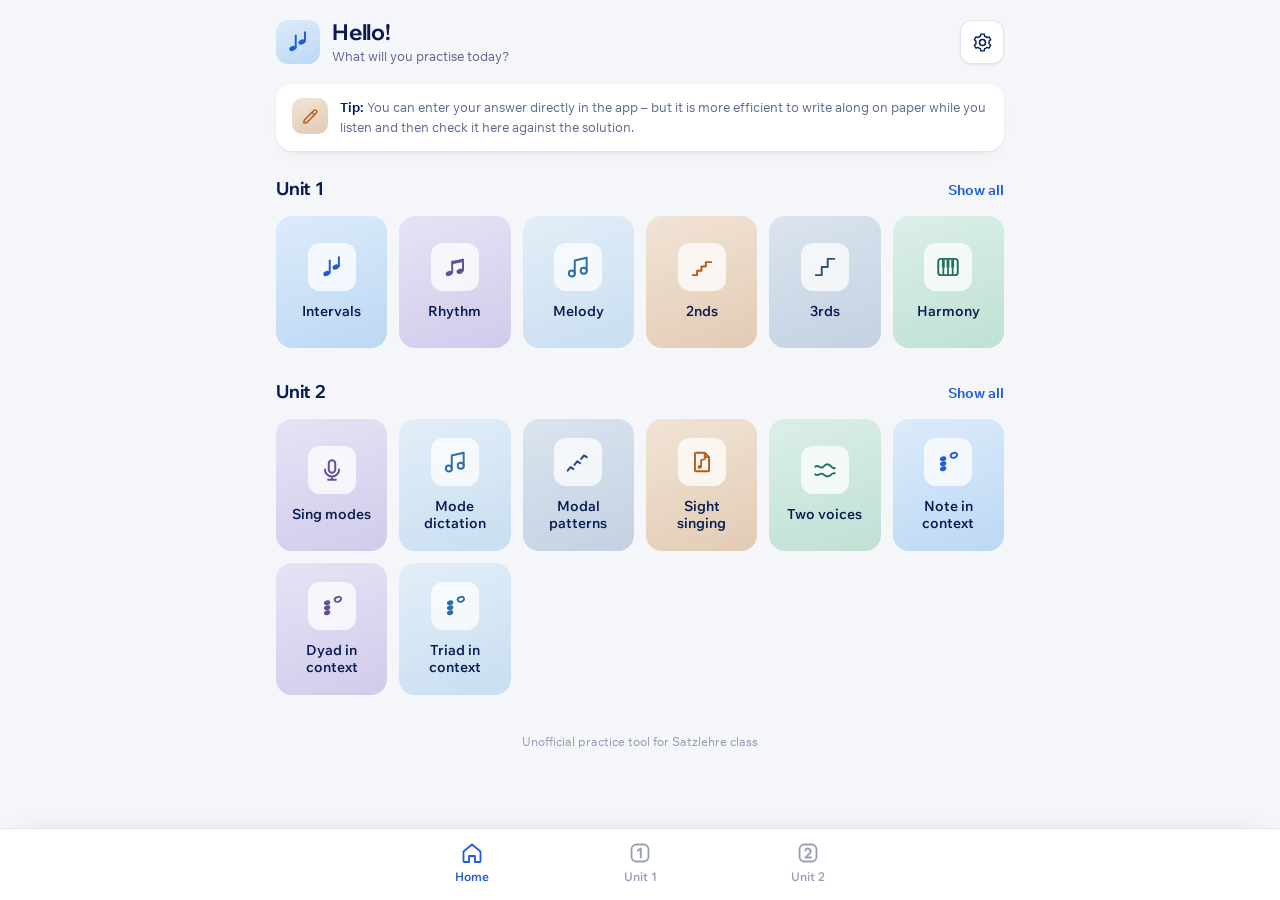
==== docs/index.html @ 4afe8cfe "Einheit 1 and Einheit 2: new unit with singing check, modes, two voices, context hearing - Bottom ba" ====
<!doctype html>
<html lang="de">
<head>
<meta charset="utf-8">
<meta name="viewport" content="width=device-width, initial-scale=1, viewport-fit=cover">
<meta name="description" content="Gehörbildung für den Satzlehre-Unterricht. Einheit 1: Intervalle, Rhythmus- und Melodiediktat in 6/8, Diktat im Flug, Harmoniefolgen. Einheit 2: Modi singen und schreiben, Blattsingen, zweistimmiges Diktat, Hören im Kontext.">
<meta name="theme-color" content="#eceef2" media="(prefers-color-scheme: light)">
<meta name="theme-color" content="#0e1117" media="(prefers-color-scheme: dark)">
<link rel="manifest" href="manifest.webmanifest">
<link rel="icon" href="icons/favicon-64.png" type="image/png">
<link rel="apple-touch-icon" href="icons/apple-touch-icon.png">
<meta name="apple-mobile-web-app-capable" content="yes">
<meta name="mobile-web-app-capable" content="yes">
<meta name="apple-mobile-web-app-title" content="Satzlehre Übungen">
<meta name="apple-mobile-web-app-status-bar-style" content="default">
<title>Satzlehre Übungen</title>
<link rel="stylesheet" href="fonts/fonts.css">
<script>window.__installPrompt = null;addEventListener('beforeinstallprompt', e => { e.preventDefault(); window.__installPrompt = e; document.dispatchEvent(new Event('installready')); });</script>
<style>:root{color-scheme:light;padding-top:env(safe-area-inset-top,0px);padding-bottom:env(safe-area-inset-bottom,0px)}body{margin:0}img{max-width:100%}[hidden]{display:none!important}</style>
<style>
/* Layout: a mobile-first learning app in one centred column (max 760px): greeting header,
   pastel exercise tiles, white cards on a pale ground, bottom tab bar.
   Ink is one navy at three strengths; blue is the single accent (main action, active tab, your notes).
   Spacing scale 4/8/12/16/24/32. Radius scale 10 (controls) / 16 (cards) / 999 (pills). */
:root {
  --bg: #f4f6f9;
  --sheet: #ffffff;
  --soft: #eaeef4;
  --rule: #dfe4ec;
  --ink: rgb(6, 28, 82);
  --ink-2: rgba(6, 28, 82, .66);
  --ink-3: rgba(6, 28, 82, .42);
  --muted: rgba(6, 28, 82, .66);
  --accent: #1f5bd6;
  --accent-strong: #1747a8;
  --accent-ink: #ffffff;
  --accent-soft: #e7eefc;
  --ok: #157a4a;
  --ok-soft: #e1f3ea;
  --bad: #c2362f;
  --bad-soft: #fbe7e5;
  --warn: #a8650a;
  --warn-soft: #fbf0dc;
  --key-w: #ffffff; --key-w-ink: #18203a; --key-b: #1b2236; --key-b-ink: #f3f5fa;
  --band: #f4f6f9;
  --shadow: rgba(6, 28, 82, .08);
  --shadow-2: rgba(6, 28, 82, .14);
  /* exercise tints: background gradient + icon colour */
  --tint-blue: linear-gradient(160deg, #dcebfb, #bcd8f4); --tint-blue-ico: #1f5bd6;
  --tint-steel: linear-gradient(160deg, #dbe4ef, #c3d1e2); --tint-steel-ico: #2f4f78;
  --tint-sand: linear-gradient(160deg, #f1e4d6, #e2cbb4); --tint-sand-ico: #b45d18;
  --tint-lilac: linear-gradient(160deg, #e6e3f5, #d0cbeb); --tint-lilac-ico: #5a539a;
  --tint-mint: linear-gradient(160deg, #dbefe8, #c0e0d4); --tint-mint-ico: #23705c;
  --tint-sky: linear-gradient(160deg, #e2eef8, #c9def0); --tint-sky-ico: #2a6fa8;
  --font-display: 'Wix Madefor Display', system-ui, -apple-system, 'Segoe UI', Roboto, sans-serif;
  --font-body: 'Wix Madefor Text', system-ui, -apple-system, 'Segoe UI', Roboto, sans-serif;
  --font-sym: 'Segoe UI Symbol', 'Apple Symbols', 'Noto Sans Symbols 2', 'DejaVu Sans', system-ui, sans-serif;
  --t-title: 22px; --t-lead: 18px; --t-body: 15px; --t-small: 13px; --t-meta: 12px;
}
@media (prefers-color-scheme: dark) {
  :root:not([data-theme="light"]) {
    --bg: #06080a; --sheet: #11151c; --soft: #1a2029; --rule: #262d38;
    --ink: rgb(244, 246, 250); --ink-2: rgba(244, 246, 250, .7); --ink-3: rgba(244, 246, 250, .45); --muted: rgba(244, 246, 250, .7);
    --accent: #6ea8ff; --accent-strong: #9cc3ff; --accent-ink: #06080a; --accent-soft: #15243d;
    --ok: #5fd39a; --ok-soft: #12291e; --bad: #ff8178; --bad-soft: #33171a; --warn: #f2b45a; --warn-soft: #33270f; --key-w: #e6e9f0; --key-w-ink: #141a2b; --key-b: #0b0e14; --key-b-ink: #e9ecf3; --band: #0c1015;
    --shadow: rgba(0, 0, 0, .4); --shadow-2: rgba(0, 0, 0, .6);
    --tint-blue: linear-gradient(160deg, #18304f, #13253d); --tint-blue-ico: #8dbbff;
    --tint-steel: linear-gradient(160deg, #1f2a38, #18212c); --tint-steel-ico: #a9c0dc;
    --tint-sand: linear-gradient(160deg, #3a2b1d, #2b2017); --tint-sand-ico: #f0b27a;
    --tint-lilac: linear-gradient(160deg, #2a2744, #201e34); --tint-lilac-ico: #bdb6f2;
    --tint-mint: linear-gradient(160deg, #173229, #12271f); --tint-mint-ico: #86d7bd;
    --tint-sky: linear-gradient(160deg, #182c3d, #132331); --tint-sky-ico: #8cc6f2;
    color-scheme: dark;
  }
}
:root[data-theme="dark"] {
  --bg: #06080a; --sheet: #11151c; --soft: #1a2029; --rule: #262d38;
  --ink: rgb(244, 246, 250); --ink-2: rgba(244, 246, 250, .7); --ink-3: rgba(244, 246, 250, .45); --muted: rgba(244, 246, 250, .7);
  --accent: #6ea8ff; --accent-strong: #9cc3ff; --accent-ink: #06080a; --accent-soft: #15243d;
  --ok: #5fd39a; --ok-soft: #12291e; --bad: #ff8178; --bad-soft: #33171a; --warn: #f2b45a; --warn-soft: #33270f; --key-w: #e6e9f0; --key-w-ink: #141a2b; --key-b: #0b0e14; --key-b-ink: #e9ecf3; --band: #0c1015;
  --shadow: rgba(0, 0, 0, .4); --shadow-2: rgba(0, 0, 0, .6);
  --tint-blue: linear-gradient(160deg, #18304f, #13253d); --tint-blue-ico: #8dbbff;
  --tint-steel: linear-gradient(160deg, #1f2a38, #18212c); --tint-steel-ico: #a9c0dc;
  --tint-sand: linear-gradient(160deg, #3a2b1d, #2b2017); --tint-sand-ico: #f0b27a;
  --tint-lilac: linear-gradient(160deg, #2a2744, #201e34); --tint-lilac-ico: #bdb6f2;
  --tint-mint: linear-gradient(160deg, #173229, #12271f); --tint-mint-ico: #86d7bd;
  --tint-sky: linear-gradient(160deg, #182c3d, #132331); --tint-sky-ico: #8cc6f2;
  color-scheme: dark;
}
* { box-sizing: border-box; }
body { background: var(--bg); color: var(--ink); font-family: var(--font-body); font-size: var(--t-body); line-height: 1.5; -webkit-font-smoothing: antialiased; }
button { font: inherit; color: inherit; touch-action: manipulation; -webkit-tap-highlight-color: transparent; }
html { -webkit-text-size-adjust: 100%; }
h1, h2, h3, h4 { font-family: var(--font-display); font-weight: 700; letter-spacing: -.01em; }
.app { max-width: 760px; margin: 0 auto; padding-inline: 16px; padding-block: 16px calc(104px + env(safe-area-inset-bottom, 0px)); }

/* ---------- app bar ---------- */
.appbar { display: grid; grid-template-columns: auto 1fr auto; align-items: center; gap: 12px; min-height: 52px; }
.appbar-text { min-width: 0; }
.appbar h1 { margin: 0; font-size: var(--t-title); line-height: 1.2; }
.appbar p { margin: 2px 0 0; color: var(--ink-2); font-size: var(--t-small); line-height: 1.4; text-wrap: pretty; }
.logo-chip { width: 44px; height: 44px; border-radius: 12px; background: var(--tint-blue); display: grid; place-items: center; color: var(--tint-blue-ico); }
.logo-chip svg { width: 26px; height: 26px; }

/* sub-switch inside a tab (Lexikon | Diktat, Sekunden | Terzen) */
.subtabs { display: grid; grid-auto-flow: column; grid-auto-columns: 1fr; gap: 4px; margin-top: 16px; padding: 4px; border-radius: 12px; background: var(--soft); }
.subtabs[hidden] { display: none; }
.subtab { border: 0; background: none; padding: 9px 10px; border-radius: 9px; font-weight: 700; font-size: 14px; color: var(--ink-2); cursor: pointer; }
.subtab[aria-selected="true"] { background: var(--sheet); color: var(--ink); box-shadow: 0 1px 3px var(--shadow-2); }

/* ---------- bottom navigation ---------- */
.bottomnav { position: fixed; left: 0; right: 0; bottom: 0; z-index: 20; background: var(--sheet);
  box-shadow: 0 -1px 0 var(--rule), 0 -10px 30px -18px var(--shadow-2); padding-bottom: env(safe-area-inset-bottom, 0px); }
.bottomnav-in { max-width: 520px; margin: 0 auto; display: grid; grid-template-columns: repeat(3, 1fr); padding: 6px 8px 8px; }
.nav-b { border: 0; background: none; display: grid; justify-items: center; gap: 3px; padding: 6px 2px; border-radius: 12px; cursor: pointer;
  color: var(--ink-3); font-size: var(--t-meta); font-weight: 600; min-width: 0; }
.nav-b svg { width: 24px; height: 24px; display: block; }
.nav-b span { max-width: 100%; overflow: hidden; text-overflow: ellipsis; white-space: nowrap; }
.nav-b:hover { color: var(--ink-2); }
.nav-b[aria-selected="true"] { color: var(--accent); }

/* ---------- start screen ---------- */
.home { display: grid; gap: 0; padding-top: 8px; }
.sec-h { display: flex; align-items: baseline; justify-content: space-between; margin: 24px 0 12px; }
.sec-h h2 { margin: 0; font-size: var(--t-lead); }
.tiles { display: grid; grid-auto-flow: column; grid-auto-columns: 104px; gap: 12px; overflow-x: auto; scrollbar-width: none; scroll-snap-type: x mandatory; scroll-padding-inline: 16px;
  margin-inline: -16px; padding: 2px 16px 6px; }
.tiles::-webkit-scrollbar { display: none; }
@media (min-width: 720px) { .tiles { grid-auto-flow: row; grid-template-columns: repeat(auto-fill, minmax(104px, 1fr)); margin-inline: 0; padding-inline: 0; } }
.tile { border: 0; height: 132px; border-radius: 16px; display: grid; justify-items: center; align-content: center; gap: 12px; cursor: pointer;
  scroll-snap-align: start; color: var(--ink); font-weight: 600; font-size: 14px; transition: transform .15s; }
.tile:hover { transform: translateY(-2px); }
.tile-ico { width: 48px; height: 48px; border-radius: 12px; background: rgba(255, 255, 255, .75); display: grid; place-items: center; }
:root[data-theme="dark"] .tile-ico { background: rgba(255, 255, 255, .08); }
@media (prefers-color-scheme: dark) { :root:not([data-theme="light"]) .tile-ico { background: rgba(255, 255, 255, .08); } }
.tile-ico svg { width: 26px; height: 26px; }
.t-blue { background: var(--tint-blue); } .t-blue .tile-ico, .t-blue.thumb { color: var(--tint-blue-ico); }
.t-steel { background: var(--tint-steel); } .t-steel .tile-ico, .t-steel.thumb { color: var(--tint-steel-ico); }
.t-sand { background: var(--tint-sand); } .t-sand .tile-ico, .t-sand.thumb { color: var(--tint-sand-ico); }
.t-lilac { background: var(--tint-lilac); } .t-lilac .tile-ico, .t-lilac.thumb { color: var(--tint-lilac-ico); }
.t-mint { background: var(--tint-mint); } .t-mint .tile-ico, .t-mint.thumb { color: var(--tint-mint-ico); }
.t-sky { background: var(--tint-sky); } .t-sky .tile-ico, .t-sky.thumb { color: var(--tint-sky-ico); }

.install { margin-top: 12px; display: grid; grid-template-columns: 48px 1fr auto; align-items: center; gap: 12px 14px; padding: 14px; background: var(--accent-soft); box-shadow: none; position: relative; }
.install-ico { width: 48px; height: 48px; border-radius: 12px; }
.install-txt { padding-right: 24px; }
.install h3 { margin: 0; font-size: var(--t-body); }
.install p { margin: 2px 0 0; font-size: var(--t-small); color: var(--ink-2); line-height: 1.45; }
.install p b { color: var(--ink); }
.install .install-btn { grid-column: 1 / -1; width: 100%; min-height: 48px; }
.guide { margin: 4px 0 0; padding: 0; list-style: none; display: grid; gap: 14px; font-size: 16px; line-height: 1.5; }
.guide-step { display: grid; grid-template-columns: 32px 1fr; gap: 12px; align-items: start; }
.guide-n { width: 32px; height: 32px; border-radius: 50%; display: grid; place-items: center; background: var(--accent); color: var(--accent-ink); font-weight: 700; }
.install-x { position: absolute; top: 8px; right: 8px; background: transparent; box-shadow: none; }
.paper-tip { margin-top: 8px; display: grid; grid-template-columns: auto 1fr; gap: 12px; align-items: start; padding: 14px 16px; background: var(--sheet); }
.paper-ico { width: 36px; height: 36px; border-radius: 10px; display: grid; place-items: center; background: var(--tint-sand); color: var(--tint-sand-ico); }
.paper-ico svg { width: 20px; height: 20px; }
.paper-tip p { margin: 0; font-size: var(--t-small); line-height: 1.5; color: var(--ink-2); }
.paper-tip b { color: var(--ink); }
/* phones: note keys + Listen + Check form one panel pinned above the tab bar (like a keyboard);
   the notes scroll above it */
@media (max-width: 720px) {
  .panel > .controls { position: sticky; bottom: calc(72px + env(safe-area-inset-bottom, 0px)); z-index: 15; margin: 8px -16px 0; padding: 10px 16px 12px;
    background: var(--bg); box-shadow: 0 -10px 24px -18px var(--shadow-2); border-radius: 18px 18px 0 0; }
  .panel > .controls .btn-big { min-height: 48px; }
  .controls > .dock { grid-column: 1 / -1; border-radius: 14px; background: var(--sheet); box-shadow: 0 1px 2px var(--shadow), inset 0 0 0 1px var(--rule); padding: 8px 10px; gap: 6px 10px; }
  .controls > .dock .dock-name { font-size: 18px; }
  .key { height: 40px; font-size: 17px; }
  .entry { gap: 6px; }
  .entry .icon-btn { height: 38px; min-width: 0; }
  .controls > .dock .palette .pal-b svg { width: 70px; height: auto; }
}
.how-list { margin: 0; padding-left: 22px; display: grid; gap: 10px; font-size: 15px; line-height: 1.5; color: var(--ink-2); }
.how-list b { color: var(--ink); }
.linkish { border: 0; background: none; padding: 0; color: var(--accent); font-weight: 700; cursor: pointer; font-size: inherit; }
.change-rhythm { width: 100%; }
.feedback-card { display: grid; grid-template-columns: auto 1fr auto; gap: 14px; align-items: center; padding: 14px 14px 14px 16px; border: 0; width: 100%; text-align: left; cursor: pointer; }
.feedback-card b { display: block; font-size: var(--t-body); }
.fb-card-sub { display: block; margin-top: 2px; font-size: var(--t-small); color: var(--ink-2); line-height: 1.4; }
.fb-tint { background: var(--tint-lilac); color: var(--tint-lilac-ico); }
.feedback-card:hover .circle { background: var(--accent-soft); box-shadow: none; color: var(--accent); }
.fb-text { width: 100%; min-height: 130px; padding: 12px; border-radius: 12px; border: 0; box-shadow: inset 0 0 0 1px var(--rule); background: var(--sheet); color: var(--ink); font: inherit; resize: vertical; }
.fb-text:focus { outline: 2.5px solid var(--accent); outline-offset: 1px; }
.fb-status:empty { display: none; }
.fb-done { display: grid; justify-items: center; gap: 6px; padding: 20px 0; text-align: center; }
.fb-done h4 { margin: 0; font-size: var(--t-title); }
.fb-done-ico { width: 52px; height: 52px; border-radius: 50%; display: grid; place-items: center; background: var(--ok-soft); color: var(--ok); }
.fb-done-ico svg { width: 28px; height: 28px; }
.card { background: var(--sheet); border-radius: 16px; box-shadow: 0 1px 2px var(--shadow), 0 6px 20px -12px var(--shadow-2); }
.circle { width: 32px; height: 32px; border-radius: 50%; display: grid; place-items: center; box-shadow: inset 0 0 0 1.5px var(--rule); color: var(--ink); flex: none; }
.circle svg { width: 16px; height: 16px; }
.list { display: grid; gap: 12px; }
.lcard { display: grid; grid-template-columns: 76px 1fr auto; align-items: center; gap: 14px; padding: 10px 14px 10px 10px; border: 0; width: 100%; text-align: left; cursor: pointer; }
.lcard:hover .circle { background: var(--accent-soft); box-shadow: none; color: var(--accent); }
.thumb { width: 76px; height: 76px; border-radius: 12px; display: grid; place-items: center; }
.thumb svg { width: 34px; height: 34px; }
.lcard h3 { margin: 0; font-size: var(--t-body); line-height: 1.3; }
.lcard p { margin: 4px 0 0; font-size: var(--t-small); color: var(--ink-2); line-height: 1.35; }
.lcard .meta { margin-top: 6px; font-size: var(--t-meta); color: var(--ink-2); display: flex; align-items: center; gap: 4px; font-variant-numeric: tabular-nums; }
.lcard .meta b { color: var(--ink); }
.star { color: #e7a53a; width: 13px; height: 13px; }

/* ---------- one exercise screen ---------- */
.panel { display: grid; grid-template-columns: minmax(0, 1fr); padding-top: 8px; min-width: 0; }
.panel > * { min-width: 0; }
.info { display: flex; flex-wrap: wrap; gap: 8px; margin-top: 12px; }
.info:empty { display: none; }
.opts { display: flex; flex-wrap: wrap; justify-content: space-between; gap: 10px 16px; margin-top: 12px; }
.opts:empty { display: none; }
.len { display: flex; align-items: center; gap: 8px; }
.stepper { display: inline-flex; align-items: center; gap: 2px; padding: 3px; border-radius: 12px; background: var(--soft); }
.stepper .seg-b { min-width: 36px; padding: 5px 0; font-size: 17px; line-height: 1; background: var(--sheet); color: var(--ink); box-shadow: 0 1px 2px var(--shadow-2); }
.tempo-val { min-width: 76px; text-align: center; font-weight: 700; font-size: 14px; font-variant-numeric: tabular-nums; }
/* note-name keypad */
.entry { display: grid; gap: 8px; width: 100%; }
.keypad { display: grid; grid-template-columns: repeat(7, 1fr); gap: 6px; }
.key { height: 48px; border: 0; border-radius: 12px; background: var(--sheet); color: var(--ink); font-family: var(--font-display); font-weight: 700; font-size: 19px;
  cursor: pointer; box-shadow: 0 1px 2px var(--shadow), inset 0 0 0 1px var(--rule); }
.key:hover { box-shadow: inset 0 0 0 1.5px var(--accent); }
.key:active { background: var(--accent-soft); color: var(--accent); }
.entry .tools { display: grid; grid-template-columns: repeat(6, 1fr); gap: 6px; }
.entry .icon-btn { width: 100%; }
.icon-btn.oct-btn { display: inline-flex; gap: 2px; align-items: center; justify-content: center; }
.oct-btn svg { width: 16px; height: 16px; }
.oct { font-weight: 700; font-size: 13px; }
.key:focus-visible { outline: 2.5px solid var(--accent); outline-offset: 2px; }
.len-lbl { font-size: var(--t-meta); font-weight: 700; letter-spacing: .06em; text-transform: uppercase; color: var(--ink-2); }
.seg-sm { padding: 3px; }
.seg-sm .seg-b { padding: 5px 10px; min-width: 34px; font-size: 13px; }
@media (max-width: 520px) { .opts .len { width: 100%; justify-content: space-between; } }
.sheet { margin-top: 16px; }
.controls { margin-top: 16px; }
.feedback { margin-top: 16px; }
.sol-wrap { margin-top: 24px; }

.chip { display: inline-flex; align-items: center; gap: 6px; min-height: 34px; padding: 0 12px; border-radius: 999px; background: var(--sheet); color: var(--ink);
  font-size: var(--t-small); font-weight: 600; font-variant-numeric: tabular-nums; border: 0; box-shadow: 0 1px 2px var(--shadow), inset 0 0 0 1px var(--rule); }
.chip .ico svg { width: 16px; height: 16px; display: block; }
.chip-strong { background: var(--accent-soft); color: var(--accent); box-shadow: none; }
.chip-muted { background: var(--soft); box-shadow: none; color: var(--ink-2); }
.chip-sound { cursor: pointer; }
.chip-sound .ico { color: var(--accent); }
.chip.chip-first { background: var(--accent); color: var(--accent-ink); box-shadow: none; font-size: 14px; }
.chip.chip-first .ico { color: var(--accent-ink); }
.score-svg .ph-plus.ph-first { font: 700 15px var(--font-display); fill: var(--accent); }
.chip-sound:hover { box-shadow: 0 1px 2px var(--shadow), inset 0 0 0 1.5px var(--accent); }
.chip-sound:active { transform: scale(.97); }

.sheet { background: var(--sheet); border-radius: 16px; overflow: hidden; box-shadow: 0 1px 2px var(--shadow), 0 6px 20px -12px var(--shadow-2); }
.sheet > .score { padding: 12px 6px 6px; }
.score { color: var(--ink); min-height: 110px; touch-action: manipulation; outline: none; user-select: none; -webkit-user-select: none; cursor: pointer; }
.score:focus-visible { outline: 2.5px solid var(--accent); outline-offset: -3px; border-radius: 14px; }
.score svg { display: block; overflow: visible; max-width: 100%; height: auto; }
/* the staff scrolls with a swipe; a tap writes, touch-and-hold drags (see bindStaffInput) */
.input-score { touch-action: pan-y; position: relative; }
.drag-zone { position: absolute; touch-action: none; border-radius: 10px; }
.drag-zone[hidden] { display: none; }
.drag-tip { position: fixed; z-index: 50; transform: translateX(-50%); pointer-events: none; padding: 6px 12px; border-radius: 12px;
  background: var(--ink); color: var(--sheet); font-family: var(--font-display); font-weight: 700; font-size: 20px; box-shadow: 0 8px 20px -8px var(--shadow-2); }
.drag-tip[hidden] { display: none; }

/* dock: what you can do right now, inside the sheet */
.dock { display: flex; flex-wrap: wrap; align-items: center; justify-content: space-between; gap: 10px 14px; padding: 12px 14px; background: var(--band); }
.dock[hidden] { display: none; }
.dock-lbl { font-size: var(--t-meta); font-weight: 700; letter-spacing: .06em; text-transform: uppercase; color: var(--ink-2); }
.dock-name { font-family: var(--font-display); font-weight: 700; font-size: 20px; line-height: 1; min-width: 2.4em; color: var(--accent); margin-right: auto; }
.dock-hint { font-size: 14px; color: var(--ink-2); margin-right: auto; }
.tools { display: flex; flex-wrap: wrap; gap: 6px; }
.palette { display: flex; flex-wrap: wrap; gap: 6px; width: 100%; }
.pal-b { background: var(--sheet); border: 0; border-radius: 10px; padding: 0 2px; cursor: pointer; color: var(--ink); box-shadow: 0 1px 2px var(--shadow), inset 0 0 0 1px var(--rule); }
.pal-b:hover { box-shadow: inset 0 0 0 2px var(--accent); }
.pal-nota svg, .rc-nota svg { display: block; }

/* things drawn inside the notation */
.score-svg .vf-stave { opacity: .7; }
.score-svg .sel { fill: var(--accent-soft); }
.score-svg .tint-bad { fill: var(--bad-soft); }
.score-svg .band { fill: var(--band); }
.score-svg .sel, .score-svg .tint-bad, .score-svg .band { stroke: none; }
.score-svg .ph-beat { fill: var(--sheet); fill-opacity: .6; stroke: var(--ink-3); stroke-width: 1; stroke-dasharray: 4 3; }
.score-svg .ph-beat.on { stroke: var(--accent); stroke-width: 1.4; }
.score-svg .ph-plus { text-anchor: middle; font: 700 17px var(--font-body); fill: var(--ink-3); pointer-events: none; }
.score-svg .ph-plus.on { fill: var(--accent); }
.score-svg .ph-note { fill: none; stroke: var(--ink-3); stroke-width: 1; stroke-dasharray: 3 2.5; }
.score-svg .ph-note.on { stroke: var(--accent); stroke-width: 1.6; stroke-dasharray: none; }
.score-svg .preview ellipse { fill: var(--accent); opacity: .5; }
.score-svg .preview line { stroke: var(--accent); stroke-width: 1.1; opacity: .6; }
.score-svg .mnum { font: 700 10px var(--font-body); fill: var(--ink-3); }
.score-svg .col-lbl { text-anchor: middle; font: 700 9.5px var(--font-body); fill: var(--ink-2); letter-spacing: .08em; text-transform: uppercase; }
.score-svg .gb { text-anchor: middle; font: 700 11px var(--font-body); fill: var(--ink); }
.score-svg .lab-base { font: 700 14px var(--font-body); fill: var(--ink); }
.score-svg .lab-fig { font: 700 9.5px var(--font-body); fill: var(--ink); }
.score-svg .lab.fn .lab-base, .score-svg .lab.fn .lab-fig { fill: var(--accent); }
.score-svg .lab-slash { stroke: var(--accent); stroke-width: 1.3; }
.score-svg .row-lbl { font: 700 8.5px var(--font-body); fill: var(--ink-2); letter-spacing: .07em; text-transform: uppercase; }

/* ---------- buttons: one family ---------- */
.controls { display: grid; grid-template-columns: 1fr 1fr; gap: 12px; }
.row { display: flex; flex-wrap: wrap; gap: 8px; align-items: center; }
.btn { position: relative; overflow: hidden; display: inline-flex; align-items: center; justify-content: center; gap: 8px; min-height: 44px; padding: 0 16px;
  border-radius: 12px; border: 0; font-weight: 700; font-size: var(--t-body); cursor: pointer; white-space: nowrap; }
.btn .ico svg { width: 18px; height: 18px; display: block; }
.btn[hidden] { display: none; }
.btn-big { min-height: 54px; font-size: 16px; border-radius: 14px; }
.btn-big .ico svg { width: 20px; height: 20px; }
.btn-play { background: var(--accent); color: var(--accent-ink); box-shadow: 0 6px 16px -8px var(--accent); }
.btn-play:hover { background: var(--accent-strong); }
.btn-ink { background: var(--ink); color: var(--sheet); }
.btn-ink:hover { opacity: .9; }
.btn-sec { background: var(--sheet); color: var(--ink); box-shadow: 0 1px 2px var(--shadow), inset 0 0 0 1px var(--rule); }
.btn-sec:hover { box-shadow: inset 0 0 0 1.5px var(--ink-3); }
.btn-sm { min-height: 38px; padding: 0 13px; font-size: 14px; }
.btn:disabled { opacity: .42; cursor: default; }
.btn .prog { position: absolute; left: 0; bottom: 0; height: 4px; width: 0; background: currentColor; opacity: .5; }
.btn.is-loading .ico { animation: pulse 1s ease-in-out infinite; }
@keyframes pulse { 50% { opacity: .3; } }
.icon-btn { display: inline-grid; place-items: center; min-width: 44px; height: 44px; padding: 0 8px; border-radius: 12px; border: 0;
  background: var(--sheet); color: var(--ink); box-shadow: 0 1px 2px var(--shadow), inset 0 0 0 1px var(--rule); cursor: pointer; flex: none; }
.icon-btn:hover { box-shadow: inset 0 0 0 1.5px var(--ink-3); }
.icon-btn:active { background: var(--accent-soft); }
.icon-btn svg { width: 21px; height: 21px; display: block; }
.icon-btn .acc { font-family: var(--font-sym); font-size: 21px; line-height: 1; }
.icon-btn-lg { min-width: 44px; height: 44px; }
.icon-btn-sm { min-width: 32px; height: 32px; padding: 0; border-radius: 9px; }
.icon-btn-sm svg { width: 15px; height: 15px; }
.icon-del { color: var(--bad); }
.btn:focus-visible, .subtab:focus-visible, .nav-b:focus-visible, .seg-b:focus-visible, .pal-b:focus-visible, .icon-btn:focus-visible,
.rcard:focus-visible, .chip-sound:focus-visible, .tile:focus-visible, .lcard:focus-visible { outline: 2.5px solid var(--accent); outline-offset: 2px; }

.feedback { position: relative; display: flex; flex-wrap: wrap; gap: 10px; align-items: center; padding: 14px 16px 14px 48px; border-radius: 16px; font-size: var(--t-body); line-height: 1.45; }
.feedback > span:not(.fb-ico) { flex: 1 1 220px; }
.feedback[hidden] { display: none; }
.feedback b { font-variant-numeric: tabular-nums; }
.fb-ico { position: absolute; left: 14px; top: 14px; }
.fb-ico svg { width: 22px; height: 22px; display: block; }
.fb-ok { background: var(--ok-soft); } .fb-ok .fb-ico { color: var(--ok); }
.fb-bad { background: var(--bad-soft); } .fb-bad .fb-ico { color: var(--bad); }
.fb-info { background: var(--accent-soft); } .fb-info .fb-ico { color: var(--accent); }
.sol-wrap { display: grid; gap: 12px; }
.sol-wrap[hidden] { display: none; }
.sol-wrap .sheet { margin: 0; padding: 12px 6px 6px; }
.sol-h { font-size: var(--t-lead); margin: 0; }

/* ---------- settings sheet ---------- */
.dlg { border: 0; padding: 0; width: min(560px, calc(100vw - 24px)); max-height: min(86vh, 780px); border-radius: 20px;
  background: var(--sheet); color: var(--ink); box-shadow: 0 24px 60px -20px rgba(0, 0, 0, .5); }
.dlg::backdrop { background: rgba(6, 12, 30, .45); }
.dlg[open] { display: flex; flex-direction: column; }
.dlg-head { display: flex; align-items: center; justify-content: space-between; gap: 10px; padding: 16px 16px 8px; }
.dlg-head h3 { margin: 0; font-size: var(--t-title); }
.dlg-body { padding: 4px 16px 16px; display: grid; gap: 8px; overflow-y: auto; }
.dlg-foot { padding: 12px 16px calc(16px + env(safe-area-inset-bottom, 0px)); display: flex; justify-content: flex-end; }
@media (max-width: 560px) { .dlg { width: 100vw; max-width: 100vw; margin: auto 0 0; border-radius: 20px 20px 0 0; max-height: 88vh; } }
.set-sec, .set-list { display: grid; gap: 8px; }
.set-h { margin: 20px 0 4px; font-size: var(--t-lead); }
.set-sec > .set-h:first-child { margin-top: 0; }
.field { display: grid; gap: 8px; align-content: start; min-width: 0; padding: 12px 14px; border-radius: 14px; background: var(--bg); }
.field-lbl { display: flex; justify-content: space-between; gap: 8px; font-size: var(--t-meta); font-weight: 700; letter-spacing: .06em; text-transform: uppercase; color: var(--ink-2); }
.field-val { text-transform: none; letter-spacing: 0; color: var(--ink); font-variant-numeric: tabular-nums; font-size: 14px; }
.field input[type=range] { width: 100%; accent-color: var(--accent); }
.seg { display: inline-flex; flex-wrap: wrap; justify-self: start; gap: 3px; padding: 3px; border-radius: 12px; background: var(--soft); }
.seg-b { border: 0; background: none; padding: 7px 13px; border-radius: 9px; font-size: 14px; cursor: pointer; min-width: 42px; color: var(--ink-2); font-weight: 700; }
.seg-b:hover { color: var(--ink); }
.seg-b[aria-checked="true"] { background: var(--sheet); color: var(--ink); box-shadow: 0 1px 3px var(--shadow-2); }
.toggles { display: grid; gap: 12px; }
.toggle { display: flex; align-items: center; gap: 12px; cursor: pointer; position: relative; }
.sw-in { position: absolute; opacity: 0; width: 1px; height: 1px; }
.sw { width: 40px; height: 24px; flex: none; border-radius: 12px; background: var(--rule); position: relative; transition: background .15s; }
.sw::after { content: ''; position: absolute; top: 3px; left: 3px; width: 18px; height: 18px; border-radius: 50%; background: #fff; box-shadow: 0 1px 2px var(--shadow-2); transition: transform .15s; }
.sw-in:checked + .sw { background: var(--accent); }
.sw-in:checked + .sw::after { transform: translateX(16px); }
.sw-in:focus-visible + .sw { outline: 2.5px solid var(--accent); outline-offset: 2px; }
.toggle-lbl { font-size: var(--t-body); }
.hint { margin: 0; color: var(--ink-2); font-size: 14px; max-width: 60ch; }
.keys { display: grid; margin: 0; padding: 0; list-style: none; font-size: 14px; border-radius: 10px; overflow: hidden; }
.keys li { display: grid; grid-template-columns: 7.5em 1fr; gap: 14px; padding: 6px 10px; }
.keys li:nth-child(odd) { background: var(--sheet); }
.keys kbd { font-family: var(--font-sym); font-weight: 700; text-align: right; }
.keys span { color: var(--ink-2); }
@media (hover: none) { .keys-field { display: none; } }

/* ---------- lexicon ---------- */
.lex-bar { gap: 12px 16px; margin-top: 16px; }
.lex-count { color: var(--ink-2); font-size: 14px; font-variant-numeric: tabular-nums; }
.quizbar { display: flex; flex-wrap: wrap; gap: 8px 14px; align-items: center; margin-top: 16px; padding: 12px 14px; border-radius: 16px;
  background: var(--accent-soft); position: sticky; top: env(safe-area-inset-top, 0px); z-index: 5; }
.quizbar[hidden] { display: none; }
.qz-q { font-weight: 700; flex: 1 1 200px; }
.lex-groups { display: grid; gap: 24px; margin-top: 24px; }
.lex-sec h3 { font-size: var(--t-body); margin: 0 0 12px; display: flex; align-items: baseline; gap: 8px; }
.lex-sec-n { font-family: var(--font-body); font-weight: 600; font-size: var(--t-meta); color: var(--ink-2); font-variant-numeric: tabular-nums; }
.lex-grid { display: grid; grid-template-columns: repeat(auto-fill, minmax(150px, 1fr)); gap: 10px; }
.rcard { position: relative; background: var(--sheet); border-radius: 14px; padding: 8px 10px 10px; display: grid; gap: 8px; align-content: start;
  cursor: pointer; box-shadow: 0 1px 2px var(--shadow), 0 6px 20px -14px var(--shadow-2); transition: box-shadow .15s, opacity .15s; min-width: 0; outline: none; }
.rcard:hover { box-shadow: 0 0 0 1.5px var(--ink-3); }
.rcard.on { box-shadow: 0 0 0 2px var(--accent); }
.rc-check { position: absolute; left: 10px; bottom: 10px; width: 18px; height: 18px; border-radius: 50%; display: grid; place-items: center;
  box-shadow: inset 0 0 0 1.5px var(--rule); color: transparent; }
.rc-check svg { width: 12px; height: 12px; }
.rcard.on .rc-check { background: var(--accent); color: var(--accent-ink); box-shadow: none; }
.rc-top { display: flex; justify-content: space-between; align-items: flex-start; gap: 6px; }
.rc-nota { color: var(--ink); min-height: 56px; }
.rc-grid { display: grid; grid-template-columns: repeat(6, 1fr); gap: 2px; }
.rc-grid span { height: 6px; border-radius: 2px; background: var(--soft); }
.rc-grid .on { background: var(--ink); }
.rc-grid .hold { background: var(--accent-soft); }
.rc-name { font-size: var(--t-meta); line-height: 1.35; padding-left: 26px; min-height: 18px; color: var(--ink-2); }
.quizzing .rcard:not(.on) { opacity: .35; }
.quizzing .rcard .rc-check { visibility: hidden; }
.rcard.qa-ok { box-shadow: 0 0 0 2px var(--ok); background: var(--ok-soft); opacity: 1; }
.rcard.qa-bad { box-shadow: 0 0 0 2px var(--bad); background: var(--bad-soft); }

/* ---------- Einheit 2 ---------- */
.tile > span:last-child { padding: 0 8px; line-height: 1.25; text-align: center; }
.unit-intro { margin: 8px 0 16px; color: var(--ink-2); font-size: var(--t-small); line-height: 1.5; max-width: 64ch; }
.sec-h .linkish { font-size: 14px; }
.chip-set { cursor: pointer; }
.chip-set .ico { color: var(--accent); }
.chip-set:hover { box-shadow: 0 1px 2px var(--shadow), inset 0 0 0 1.5px var(--accent); }
.chip:disabled { opacity: .5; cursor: default; }
.c-ok { color: var(--ok); } .c-warn { color: var(--warn); } .c-bad { color: var(--bad); }
/* motif picker: several buttons may be on */
.seg-multi .seg-b[aria-pressed="true"] { background: var(--sheet); color: var(--accent); box-shadow: 0 1px 3px var(--shadow-2), inset 0 0 0 1.5px var(--accent); }
.motif-hint { font-size: 13px; }
/* the singing check: live tuner, colours, marks under the notes */
.tuner { display: grid; grid-template-columns: auto auto minmax(80px, 1fr) auto; align-items: center; gap: 8px 14px; width: 100%; }
.tu-lbl { font-size: var(--t-meta); font-weight: 700; letter-spacing: .06em; text-transform: uppercase; color: var(--ink-2); }
.tu-tgt { font-family: var(--font-display); font-weight: 700; font-size: 22px; line-height: 1; min-width: 2em; color: var(--accent); font-variant-numeric: tabular-nums; }
.tu-track { position: relative; height: 10px; border-radius: 5px;
  background: linear-gradient(90deg, var(--bad-soft), var(--warn-soft) 26%, var(--ok-soft) 36%, var(--ok-soft) 64%, var(--warn-soft) 74%, var(--bad-soft)); }
.tu-mid { position: absolute; left: 50%; top: -4px; bottom: -4px; width: 2px; margin-left: -1px; border-radius: 1px; background: var(--ink-3); }
.tu-dot { position: absolute; top: 50%; left: 50%; width: 16px; height: 16px; margin: -8px 0 0 -8px; border-radius: 50%; background: var(--ink-2); transition: left .08s linear; }
.tu-dot[hidden] { display: none; }
.tu-ok .tu-dot { background: var(--ok); } .tu-warn .tu-dot { background: var(--warn); } .tu-bad .tu-dot { background: var(--bad); }
.tu-val { min-width: 3.2em; text-align: right; font-weight: 700; font-variant-numeric: tabular-nums; color: var(--ink-2); }
.legend { display: flex; flex-wrap: wrap; gap: 6px 14px; font-size: 13px; font-weight: 600; color: var(--ink-2); }
.lg-i { display: inline-flex; align-items: center; gap: 6px; }
.lg-dot { width: 10px; height: 10px; border-radius: 50%; }
.lg-ok { background: var(--ok); } .lg-warn { background: var(--warn); } .lg-bad { background: var(--bad); } .lg-miss { background: var(--ink-3); }
.score-svg .cc-lbl { text-anchor: middle; font: 700 13px var(--font-body); fill: var(--ink-2); }
.score-svg .nmark { text-anchor: middle; font: 700 11px var(--font-body); fill: var(--ink-2); }
.score-svg .nm-tune { fill: var(--warn); } .score-svg .nm-wrong { fill: var(--bad); } .score-svg .nm-miss { fill: var(--ink-3); }
.btn-action.is-playing { background: var(--bad); color: #fff; box-shadow: 0 6px 16px -8px var(--bad); }
/* the notes of a range as buttons (mode dictations) */
.scalepad { display: grid; grid-template-columns: repeat(auto-fit, minmax(50px, 1fr)); gap: 6px; }
.sp-key { font-size: 16px; }
.entry .tools.tools-3 { grid-template-columns: repeat(3, 1fr); }
.duo-pal .pal-b { padding: 2px 6px; }
/* one-octave keyboard for answers */
.cx-dock { display: grid; gap: 12px; width: 100%; }
.piano { position: relative; height: 126px; width: 100%; max-width: 560px; justify-self: center; user-select: none; -webkit-user-select: none; }
.pk { position: absolute; top: 0; border: 0; padding: 0 0 8px; display: flex; align-items: flex-end; justify-content: center; cursor: pointer;
  font-family: var(--font-body); font-weight: 700; transition: background .12s, transform .06s; }
.pk-w { height: 100%; z-index: 1; background: var(--key-w); color: var(--key-w-ink); border-radius: 0 0 10px 10px; font-size: 15px;
  box-shadow: inset 0 0 0 1px var(--rule), 0 1px 2px var(--shadow); }
.pk-b { height: 60%; z-index: 2; padding-bottom: 6px; background: var(--key-b); color: var(--key-b-ink); border-radius: 0 0 8px 8px; font-size: 9.5px; line-height: 1.15;
  box-shadow: 0 2px 4px var(--shadow-2); }
.pk:active:not(:disabled) { transform: translateY(1px); }
.pk:disabled { cursor: default; }
.pk-w:hover:not(:disabled) { background: #dfe8fb; }
.pk-b:hover:not(:disabled) { background: #33415f; }
.pk:disabled:not(.ok):not(.bad):not(.want) { filter: saturate(.6); }
.pk.sel { background: var(--accent); color: var(--accent-ink); }
.pk.ok { background: var(--ok); color: #fff; }
.pk.bad { background: var(--bad); color: #fff; }
.pk.want { box-shadow: inset 0 0 0 3px var(--ok), 0 1px 2px var(--shadow); }
.pk-n { pointer-events: none; }
.cx-top { display: flex; align-items: center; justify-content: center; gap: 12px 18px; flex-wrap: wrap; }
.cx-top-2 { justify-content: space-between; }
.cx-top-2 .timer { justify-items: start; }
.cx-top-2 .tm-track { width: 120px; }
.qual-seg { justify-self: center; }
.qual-seg .seg-b { min-width: 84px; padding: 9px 14px; font-size: 15px; }
.seg-b.q-ok { box-shadow: inset 0 0 0 2px var(--ok); color: var(--ok); }
.seg-b.q-bad { box-shadow: inset 0 0 0 2px var(--bad); color: var(--bad); }
/* the quiet stopwatch */
.timer { display: grid; justify-items: center; gap: 6px; }
.tm-num { font-family: var(--font-display); font-weight: 700; font-size: 34px; line-height: 1; font-variant-numeric: tabular-nums; color: var(--ink-3); transition: color .25s; }
.timer.run .tm-num { color: var(--ink); }
.timer.run[data-heat="1"] .tm-num { color: var(--warn); }
.timer.run[data-heat="2"] .tm-num { color: var(--bad); }
.tm-track { width: min(260px, 70%); height: 4px; border-radius: 2px; background: var(--soft); overflow: hidden; }
.tm-fill { display: block; width: 0; height: 100%; border-radius: 2px; background: var(--accent); transition: background .3s; }
.timer[data-heat="1"] .tm-fill { background: var(--warn); }
.timer[data-heat="2"] .tm-fill { background: var(--bad); }
.timer.tm-ok .tm-num { color: var(--ok); animation: tmpop .4s ease-out; }
.timer.tm-bad .tm-num { color: var(--bad); }
.timer.tm-fast .tm-num { text-shadow: 0 0 18px rgba(255, 190, 60, .7); }
@keyframes tmpop { 40% { transform: scale(1.12); } }
@media (max-width: 720px) {
  .piano { height: 112px; }
  .tm-num { font-size: 28px; }
  .controls > .dock .tuner { gap: 6px 10px; }
}

footer { margin-top: 32px; color: var(--ink-3); font-size: var(--t-meta); text-align: center; }
footer p { margin: 0 auto; max-width: 60ch; }
@media (max-width: 420px) { .appbar h1 { font-size: 20px; } .lex-grid { grid-template-columns: repeat(auto-fill, minmax(140px, 1fr)); } }
@media (prefers-reduced-motion: reduce) { * { transition: none !important; animation: none !important; scroll-behavior: auto !important; } }
</style>
</head>
<body>
<div class="app">
  <header class="appbar" id="appbar"></header>
  <div class="subtabs" id="subtabs" role="tablist" hidden></div>
  <main id="panels"></main>
  <footer><p data-i18n="footerShort">Inoffizielles Übungstool für den Satzlehre-Unterricht</p></footer>
</div>
<nav class="bottomnav" aria-label="Navigation"><div class="bottomnav-in" id="tabs" role="tablist"></div></nav>
<script src="vendor/vexflow.js"></script>
<script src="js/i18n.js"></script>
<script src="js/core.js"></script>
<script src="js/backend.js"></script>
<script src="js/notation.js"></script>
<script src="js/audio.js"></script>
<script src="js/ui.js"></script>
<script src="js/gen.js"></script>
<script src="js/mic.js"></script>
<script src="js/ex-intervals.js"></script>
<script src="js/ex-rhythm.js"></script>
<script src="js/ex-flight.js"></script>
<script src="js/ex-harmony.js"></script>
<script src="js/ex-sing.js"></script>
<script src="js/ex-modes.js"></script>
<script src="js/ex-two.js"></script>
<script src="js/ex-context.js"></script>
<script src="js/app.js"></script>
<script>if ('serviceWorker' in navigator && location.protocol.startsWith('http')) {const had = !!navigator.serviceWorker.controller;navigator.serviceWorker.addEventListener('controllerchange', () => { if (had) location.reload(); });navigator.serviceWorker.register('sw.js').then(reg => {document.addEventListener('visibilitychange', () => { if (document.visibilityState === 'visible') reg.update().catch(() => {}); });setInterval(() => reg.update().catch(() => {}), 15 * 60 * 1000); }).catch(() => {}); }</script>
</body>
</html>
---- docs/fonts/fonts.css ----
/* cyrillic-ext */
@font-face {
  font-family: 'Wix Madefor Display';
  font-style: normal;
  font-weight: 600;
  font-display: swap;
  src: url(e777ca58d840.woff2) format('woff2');
  unicode-range: U+0460-052F, U+1C80-1C8A, U+20B4, U+2DE0-2DFF, U+A640-A69F, U+FE2E-FE2F;
}
/* cyrillic */
@font-face {
  font-family: 'Wix Madefor Display';
  font-style: normal;
  font-weight: 600;
  font-display: swap;
  src: url(b74bcf5197dc.woff2) format('woff2');
  unicode-range: U+0301, U+0400-045F, U+0490-0491, U+04B0-04B1, U+2116;
}
/* vietnamese */
@font-face {
  font-family: 'Wix Madefor Display';
  font-style: normal;
  font-weight: 600;
  font-display: swap;
  src: url(348e1f1bbbbc.woff2) format('woff2');
  unicode-range: U+0102-0103, U+0110-0111, U+0128-0129, U+0168-0169, U+01A0-01A1, U+01AF-01B0, U+0300-0301, U+0303-0304, U+0308-0309, U+0323, U+0329, U+1EA0-1EF9, U+20AB;
}
/* latin-ext */
@font-face {
  font-family: 'Wix Madefor Display';
  font-style: normal;
  font-weight: 600;
  font-display: swap;
  src: url(ed7aa40cd190.woff2) format('woff2');
  unicode-range: U+0100-02BA, U+02BD-02C5, U+02C7-02CC, U+02CE-02D7, U+02DD-02FF, U+0304, U+0308, U+0329, U+1D00-1DBF, U+1E00-1E9F, U+1EF2-1EFF, U+2020, U+20A0-20AB, U+20AD-20C4, U+2113, U+2C60-2C7F, U+A720-A7FF;
}
/* latin */
@font-face {
  font-family: 'Wix Madefor Display';
  font-style: normal;
  font-weight: 600;
  font-display: swap;
  src: url(cc6b0f988562.woff2) format('woff2');
  unicode-range: U+0000-00FF, U+0131, U+0152-0153, U+02BB-02BC, U+02C6, U+02DA, U+02DC, U+0304, U+0308, U+0329, U+2000-206F, U+20AC, U+2122, U+2191, U+2193, U+2212, U+2215, U+FEFF, U+FFFD;
}
/* cyrillic-ext */
@font-face {
  font-family: 'Wix Madefor Display';
  font-style: normal;
  font-weight: 700;
  font-display: swap;
  src: url(e777ca58d840.woff2) format('woff2');
  unicode-range: U+0460-052F, U+1C80-1C8A, U+20B4, U+2DE0-2DFF, U+A640-A69F, U+FE2E-FE2F;
}
/* cyrillic */
@font-face {
  font-family: 'Wix Madefor Display';
  font-style: normal;
  font-weight: 700;
  font-display: swap;
  src: url(b74bcf5197dc.woff2) format('woff2');
  unicode-range: U+0301, U+0400-045F, U+0490-0491, U+04B0-04B1, U+2116;
}
/* vietnamese */
@font-face {
  font-family: 'Wix Madefor Display';
  font-style: normal;
  font-weight: 700;
  font-display: swap;
  src: url(348e1f1bbbbc.woff2) format('woff2');
  unicode-range: U+0102-0103, U+0110-0111, U+0128-0129, U+0168-0169, U+01A0-01A1, U+01AF-01B0, U+0300-0301, U+0303-0304, U+0308-0309, U+0323, U+0329, U+1EA0-1EF9, U+20AB;
}
/* latin-ext */
@font-face {
  font-family: 'Wix Madefor Display';
  font-style: normal;
  font-weight: 700;
  font-display: swap;
  src: url(ed7aa40cd190.woff2) format('woff2');
  unicode-range: U+0100-02BA, U+02BD-02C5, U+02C7-02CC, U+02CE-02D7, U+02DD-02FF, U+0304, U+0308, U+0329, U+1D00-1DBF, U+1E00-1E9F, U+1EF2-1EFF, U+2020, U+20A0-20AB, U+20AD-20C4, U+2113, U+2C60-2C7F, U+A720-A7FF;
}
/* latin */
@font-face {
  font-family: 'Wix Madefor Display';
  font-style: normal;
  font-weight: 700;
  font-display: swap;
  src: url(cc6b0f988562.woff2) format('woff2');
  unicode-range: U+0000-00FF, U+0131, U+0152-0153, U+02BB-02BC, U+02C6, U+02DA, U+02DC, U+0304, U+0308, U+0329, U+2000-206F, U+20AC, U+2122, U+2191, U+2193, U+2212, U+2215, U+FEFF, U+FFFD;
}
/* cyrillic-ext */
@font-face {
  font-family: 'Wix Madefor Text';
  font-style: normal;
  font-weight: 400;
  font-display: swap;
  src: url(53e90c823481.woff2) format('woff2');
  unicode-range: U+0460-052F, U+1C80-1C8A, U+20B4, U+2DE0-2DFF, U+A640-A69F, U+FE2E-FE2F;
}
/* cyrillic */
@font-face {
  font-family: 'Wix Madefor Text';
  font-style: normal;
  font-weight: 400;
  font-display: swap;
  src: url(df8d14109c88.woff2) format('woff2');
  unicode-range: U+0301, U+0400-045F, U+0490-0491, U+04B0-04B1, U+2116;
}
/* vietnamese */
@font-face {
  font-family: 'Wix Madefor Text';
  font-style: normal;
  font-weight: 400;
  font-display: swap;
  src: url(8d81339b38d0.woff2) format('woff2');
  unicode-range: U+0102-0103, U+0110-0111, U+0128-0129, U+0168-0169, U+01A0-01A1, U+01AF-01B0, U+0300-0301, U+0303-0304, U+0308-0309, U+0323, U+0329, U+1EA0-1EF9, U+20AB;
}
/* latin-ext */
@font-face {
  font-family: 'Wix Madefor Text';
  font-style: normal;
  font-weight: 400;
  font-display: swap;
  src: url(de6129d56346.woff2) format('woff2');
  unicode-range: U+0100-02BA, U+02BD-02C5, U+02C7-02CC, U+02CE-02D7, U+02DD-02FF, U+0304, U+0308, U+0329, U+1D00-1DBF, U+1E00-1E9F, U+1EF2-1EFF, U+2020, U+20A0-20AB, U+20AD-20C4, U+2113, U+2C60-2C7F, U+A720-A7FF;
}
/* latin */
@font-face {
  font-family: 'Wix Madefor Text';
  font-style: normal;
  font-weight: 400;
  font-display: swap;
  src: url(0fc4145cef7c.woff2) format('woff2');
  unicode-range: U+0000-00FF, U+0131, U+0152-0153, U+02BB-02BC, U+02C6, U+02DA, U+02DC, U+0304, U+0308, U+0329, U+2000-206F, U+20AC, U+2122, U+2191, U+2193, U+2212, U+2215, U+FEFF, U+FFFD;
}
/* cyrillic-ext */
@font-face {
  font-family: 'Wix Madefor Text';
  font-style: normal;
  font-weight: 600;
  font-display: swap;
  src: url(e0a5d1ccc547.woff2) format('woff2');
  unicode-range: U+0460-052F, U+1C80-1C8A, U+20B4, U+2DE0-2DFF, U+A640-A69F, U+FE2E-FE2F;
}
/* cyrillic */
@font-face {
  font-family: 'Wix Madefor Text';
  font-style: normal;
  font-weight: 600;
  font-display: swap;
  src: url(0cde73c41e1f.woff2) format('woff2');
  unicode-range: U+0301, U+0400-045F, U+0490-0491, U+04B0-04B1, U+2116;
}
/* vietnamese */
@font-face {
  font-family: 'Wix Madefor Text';
  font-style: normal;
  font-weight: 600;
  font-display: swap;
  src: url(ad9be8ead68e.woff2) format('woff2');
  unicode-range: U+0102-0103, U+0110-0111, U+0128-0129, U+0168-0169, U+01A0-01A1, U+01AF-01B0, U+0300-0301, U+0303-0304, U+0308-0309, U+0323, U+0329, U+1EA0-1EF9, U+20AB;
}
/* latin-ext */
@font-face {
  font-family: 'Wix Madefor Text';
  font-style: normal;
  font-weight: 600;
  font-display: swap;
  src: url(bc53bd3d45d6.woff2) format('woff2');
  unicode-range: U+0100-02BA, U+02BD-02C5, U+02C7-02CC, U+02CE-02D7, U+02DD-02FF, U+0304, U+0308, U+0329, U+1D00-1DBF, U+1E00-1E9F, U+1EF2-1EFF, U+2020, U+20A0-20AB, U+20AD-20C4, U+2113, U+2C60-2C7F, U+A720-A7FF;
}
/* latin */
@font-face {
  font-family: 'Wix Madefor Text';
  font-style: normal;
  font-weight: 600;
  font-display: swap;
  src: url(10acfd9305c5.woff2) format('woff2');
  unicode-range: U+0000-00FF, U+0131, U+0152-0153, U+02BB-02BC, U+02C6, U+02DA, U+02DC, U+0304, U+0308, U+0329, U+2000-206F, U+20AC, U+2122, U+2191, U+2193, U+2212, U+2215, U+FEFF, U+FFFD;
}
/* cyrillic-ext */
@font-face {
  font-family: 'Wix Madefor Text';
  font-style: normal;
  font-weight: 700;
  font-display: swap;
  src: url(d0a4c66301b4.woff2) format('woff2');
  unicode-range: U+0460-052F, U+1C80-1C8A, U+20B4, U+2DE0-2DFF, U+A640-A69F, U+FE2E-FE2F;
}
/* cyrillic */
@font-face {
  font-family: 'Wix Madefor Text';
  font-style: normal;
  font-weight: 700;
  font-display: swap;
  src: url(a2b244c4c109.woff2) format('woff2');
  unicode-range: U+0301, U+0400-045F, U+0490-0491, U+04B0-04B1, U+2116;
}
/* vietnamese */
@font-face {
  font-family: 'Wix Madefor Text';
  font-style: normal;
  font-weight: 700;
  font-display: swap;
  src: url(62b7645c78e0.woff2) format('woff2');
  unicode-range: U+0102-0103, U+0110-0111, U+0128-0129, U+0168-0169, U+01A0-01A1, U+01AF-01B0, U+0300-0301, U+0303-0304, U+0308-0309, U+0323, U+0329, U+1EA0-1EF9, U+20AB;
}
/* latin-ext */
@font-face {
  font-family: 'Wix Madefor Text';
  font-style: normal;
  font-weight: 700;
  font-display: swap;
  src: url(263f22c1dd5b.woff2) format('woff2');
  unicode-range: U+0100-02BA, U+02BD-02C5, U+02C7-02CC, U+02CE-02D7, U+02DD-02FF, U+0304, U+0308, U+0329, U+1D00-1DBF, U+1E00-1E9F, U+1EF2-1EFF, U+2020, U+20A0-20AB, U+20AD-20C4, U+2113, U+2C60-2C7F, U+A720-A7FF;
}
/* latin */
@font-face {
  font-family: 'Wix Madefor Text';
  font-style: normal;
  font-weight: 700;
  font-display: swap;
  src: url(f5edc35910c2.woff2) format('woff2');
  unicode-range: U+0000-00FF, U+0131, U+0152-0153, U+02BB-02BC, U+02C6, U+02DA, U+02DC, U+0304, U+0308, U+0329, U+2000-206F, U+20AC, U+2122, U+2191, U+2193, U+2212, U+2215, U+FEFF, U+FFFD;
}
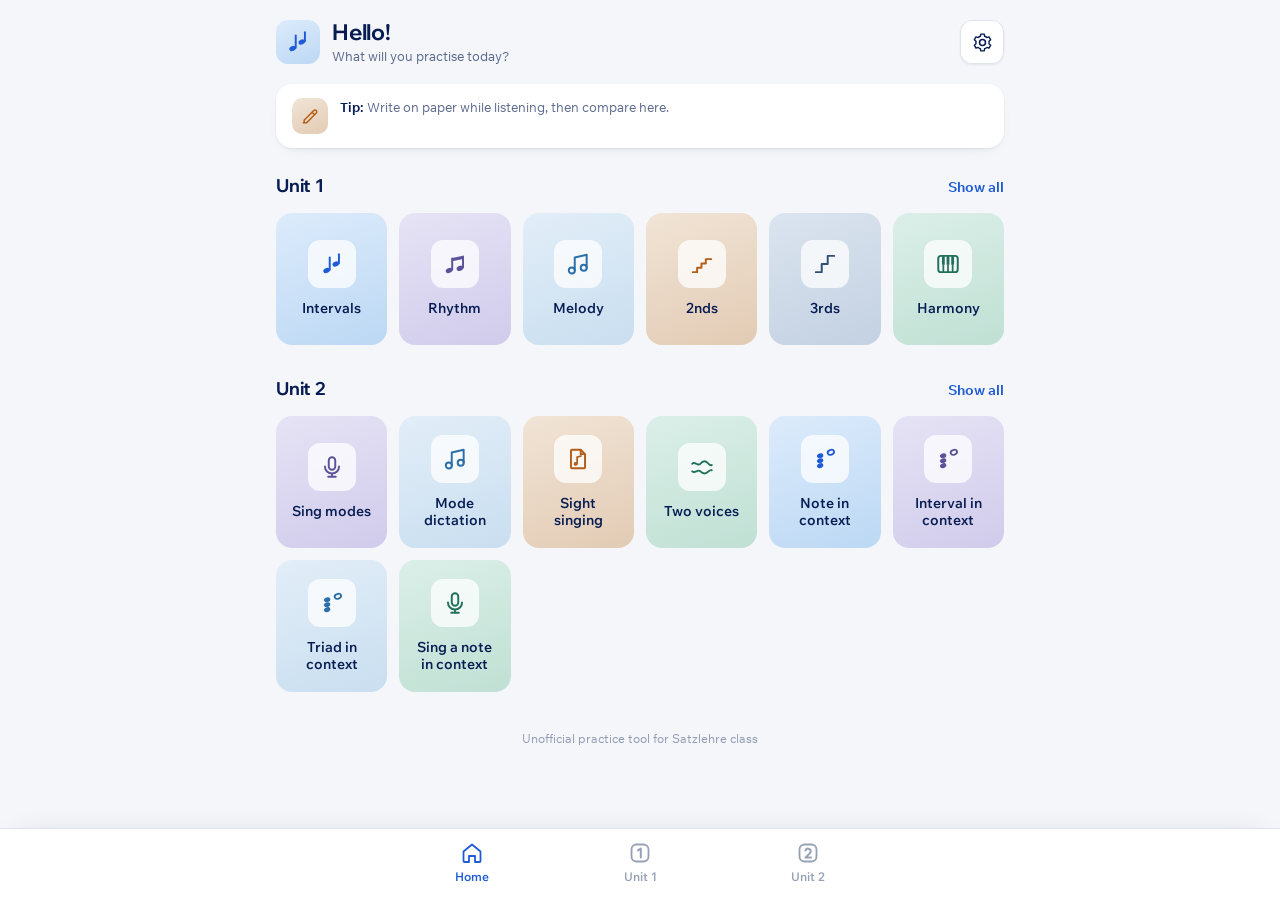
==== commit e6fd655b: "Show Einheit 2; minimal instructions; new "Ton singen im Kontext" - Einheit 2 visible again - Instru" ====
--- a/docs/index.html
+++ b/docs/index.html
@@ -414,9 +414,15 @@
 .tile > span:last-child { padding: 0 8px; line-height: 1.25; text-align: center; }
 .unit-intro { margin: 8px 0 16px; color: var(--ink-2); font-size: var(--t-small); line-height: 1.5; max-width: 64ch; }
 .sec-h .linkish { font-size: 14px; }
-.chip-set { cursor: pointer; }
+.chip-set { cursor: pointer; border-radius: 10px; background: var(--accent-soft); color: var(--accent); font-weight: 650;
+  box-shadow: inset 0 0 0 1.5px var(--accent); padding: 0 8px 0 10px; }
 .chip-set .ico { color: var(--accent); }
-.chip-set:hover { box-shadow: 0 1px 2px var(--shadow), inset 0 0 0 1.5px var(--accent); }
+.chip-set .chev { display: inline-flex; margin-left: 2px; opacity: .9; }
+.chip-set .chev svg { width: 14px; height: 14px; display: block; }
+.chip-set:hover { background: var(--accent); color: var(--accent-ink); box-shadow: inset 0 0 0 1.5px var(--accent); }
+.chip-set:hover .ico { color: var(--accent-ink); }
+.chip-set:active { transform: scale(.97); }
+.chip-set:focus-visible { outline: 2.5px solid var(--accent); outline-offset: 2px; }
 .chip:disabled { opacity: .5; cursor: default; }
 .c-ok { color: var(--ok); } .c-warn { color: var(--warn); } .c-bad { color: var(--bad); }
 /* motif picker: several buttons may be on */
@@ -448,6 +454,12 @@
 .duo-pal .pal-b { padding: 2px 6px; }
 /* one-octave keyboard for answers */
 .cx-dock { display: grid; gap: 12px; width: 100%; }
+.cxs-top { gap: 14px 28px; }
+.cxs-name { font-family: var(--font-display); font-weight: 700; font-size: 40px; line-height: 1; min-width: 2.2ch; text-align: center; color: var(--accent); }
+.cxs-name.ok { color: var(--ok); } .cxs-name.bad { color: var(--bad); }
+.cxs-mic { display: grid; place-items: center; width: 44px; height: 44px; border-radius: 50%; background: var(--soft); color: var(--ink-3); transition: background .15s, color .15s, transform .15s; }
+.cxs-mic svg { width: 22px; height: 22px; }
+.cxs-mic.on { background: var(--accent); color: var(--accent-ink); transform: scale(1.08); }
 .piano { position: relative; height: 126px; width: 100%; max-width: 560px; justify-self: center; user-select: none; -webkit-user-select: none; }
 .pk { position: absolute; top: 0; border: 0; padding: 0 0 8px; display: flex; align-items: flex-end; justify-content: center; cursor: pointer;
   font-family: var(--font-body); font-weight: 700; transition: background .12s, transform .06s; }
@@ -524,6 +536,7 @@
 <script src="js/ex-modes.js"></script>
 <script src="js/ex-two.js"></script>
 <script src="js/ex-context.js"></script>
+<script src="js/ex-ctxsing.js"></script>
 <script src="js/app.js"></script>
 <script>if ('serviceWorker' in navigator && location.protocol.startsWith('http')) {const had = !!navigator.serviceWorker.controller;navigator.serviceWorker.addEventListener('controllerchange', () => { if (had) location.reload(); });navigator.serviceWorker.register('sw.js').then(reg => {document.addEventListener('visibilitychange', () => { if (document.visibilityState === 'visible') reg.update().catch(() => {}); });setInterval(() => reg.update().catch(() => {}), 15 * 60 * 1000); }).catch(() => {}); }</script>
 </body>
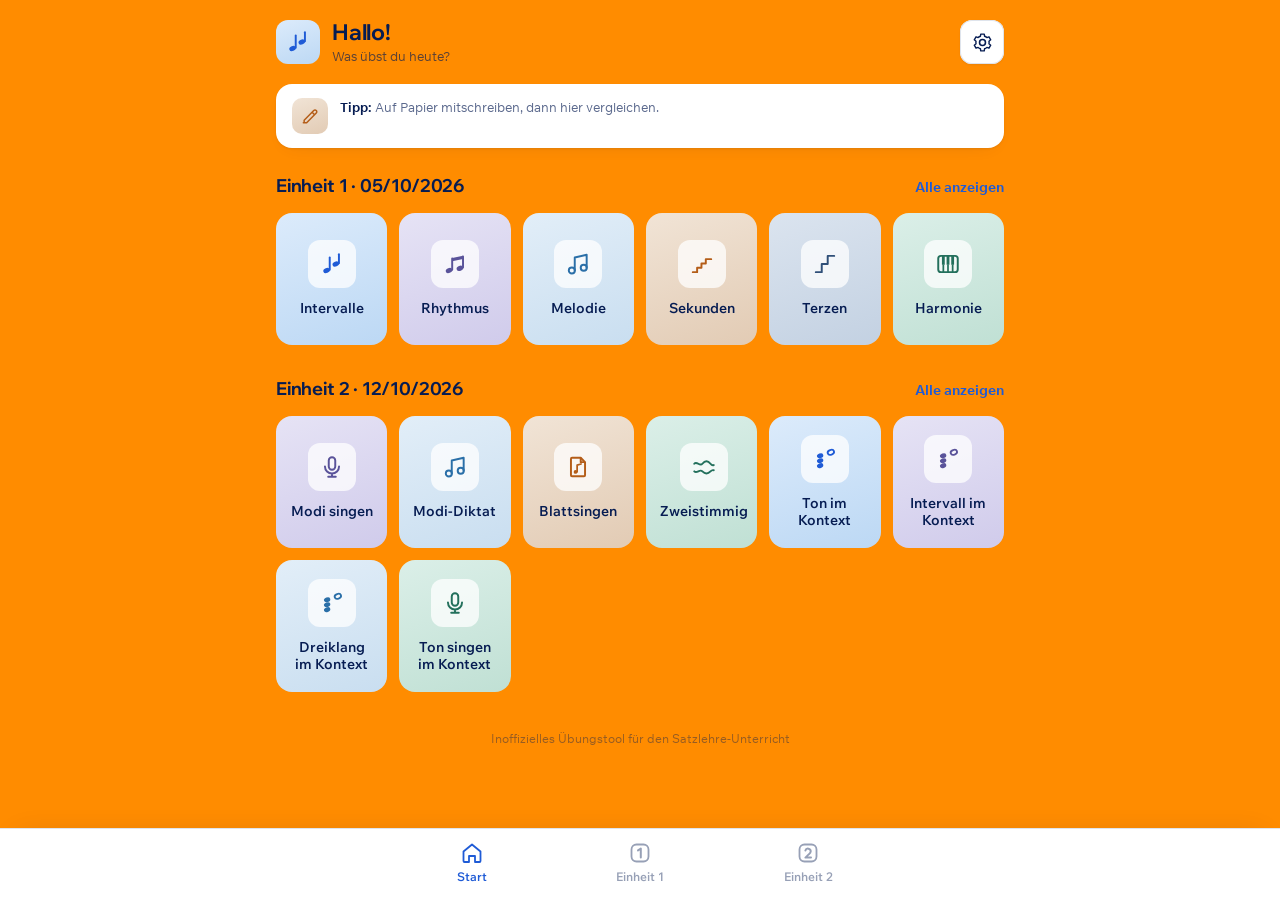
==== commit e3cd1793: "Bright orange background Co-Authored-By: Claude Opus 5.5 <noreply@anthropic.com> Claude-Session: htt" ====
--- a/docs/index.html
+++ b/docs/index.html
@@ -23,7 +23,7 @@
    Ink is one navy at three strengths; blue is the single accent (main action, active tab, your notes).
    Spacing scale 4/8/12/16/24/32. Radius scale 10 (controls) / 16 (cards) / 999 (pills). */
 :root {
-  --bg: #f4f6f9;
+  --bg: #ff8c00;
   --sheet: #ffffff;
   --soft: #eaeef4;
   --rule: #dfe4ec;
@@ -59,7 +59,7 @@
 }
 @media (prefers-color-scheme: dark) {
   :root:not([data-theme="light"]) {
-    --bg: #06080a; --sheet: #11151c; --soft: #1a2029; --rule: #262d38;
+    --bg: #ff8c00; --sheet: #11151c; --soft: #1a2029; --rule: #262d38;
     --ink: rgb(244, 246, 250); --ink-2: rgba(244, 246, 250, .7); --ink-3: rgba(244, 246, 250, .45); --muted: rgba(244, 246, 250, .7);
     --accent: #6ea8ff; --accent-strong: #9cc3ff; --accent-ink: #06080a; --accent-soft: #15243d;
     --ok: #5fd39a; --ok-soft: #12291e; --bad: #ff8178; --bad-soft: #33171a; --warn: #f2b45a; --warn-soft: #33270f; --key-w: #e6e9f0; --key-w-ink: #141a2b; --key-b: #0b0e14; --key-b-ink: #e9ecf3; --band: #0c1015;
@@ -74,7 +74,7 @@
   }
 }
 :root[data-theme="dark"] {
-  --bg: #06080a; --sheet: #11151c; --soft: #1a2029; --rule: #262d38;
+  --bg: #ff8c00; --sheet: #11151c; --soft: #1a2029; --rule: #262d38;
   --ink: rgb(244, 246, 250); --ink-2: rgba(244, 246, 250, .7); --ink-3: rgba(244, 246, 250, .45); --muted: rgba(244, 246, 250, .7);
   --accent: #6ea8ff; --accent-strong: #9cc3ff; --accent-ink: #06080a; --accent-soft: #15243d;
   --ok: #5fd39a; --ok-soft: #12291e; --bad: #ff8178; --bad-soft: #33171a; --warn: #f2b45a; --warn-soft: #33270f; --key-w: #e6e9f0; --key-w-ink: #141a2b; --key-b: #0b0e14; --key-b-ink: #e9ecf3; --band: #0c1015;
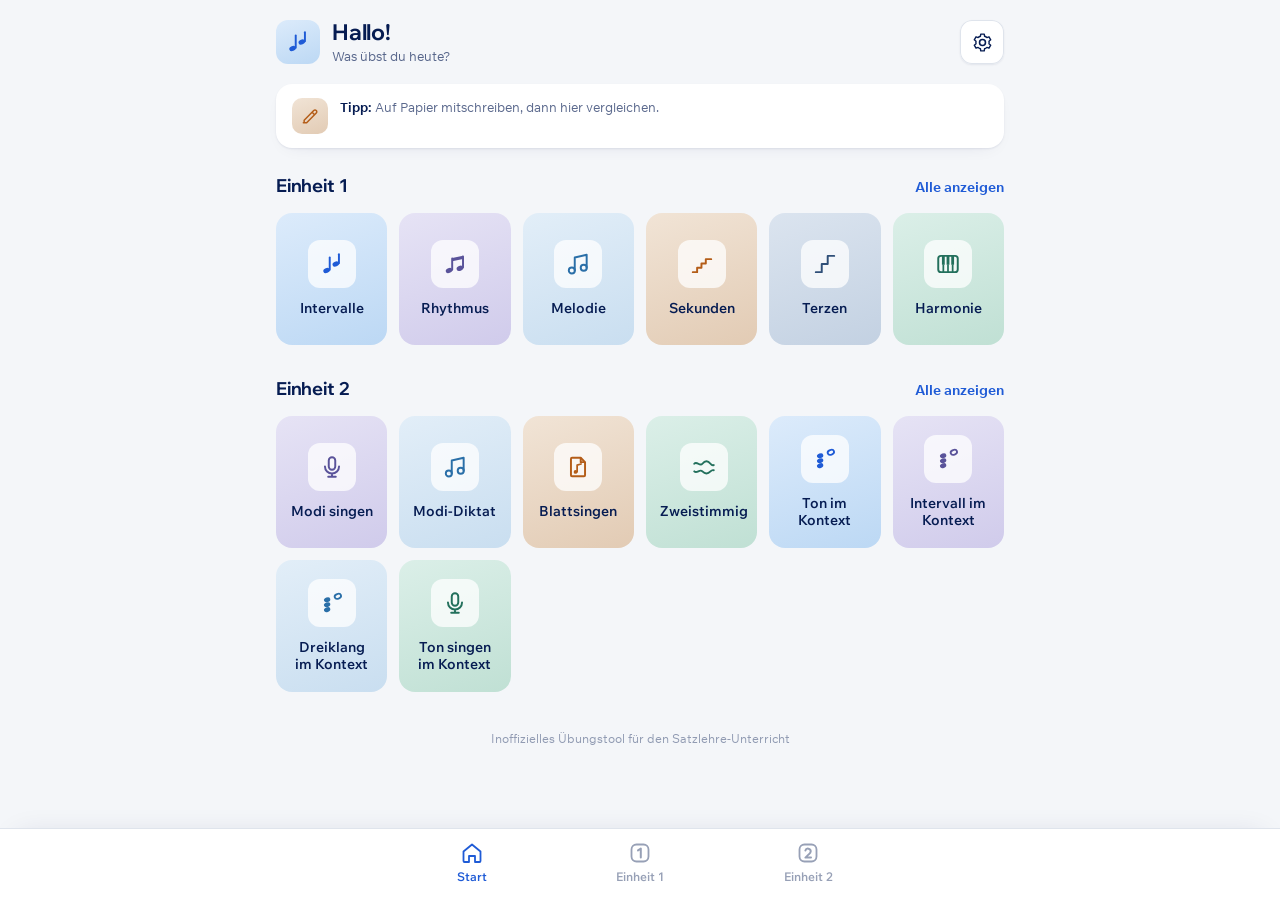
==== commit 217edaa8: "Revert PR #1 (unit dates and orange background) Co-Authored-By: Claude Opus 5.5 <noreply@anthropic.c" ====
--- a/docs/index.html
+++ b/docs/index.html
@@ -23,7 +23,7 @@
    Ink is one navy at three strengths; blue is the single accent (main action, active tab, your notes).
    Spacing scale 4/8/12/16/24/32. Radius scale 10 (controls) / 16 (cards) / 999 (pills). */
 :root {
-  --bg: #ff8c00;
+  --bg: #f4f6f9;
   --sheet: #ffffff;
   --soft: #eaeef4;
   --rule: #dfe4ec;
@@ -59,7 +59,7 @@
 }
 @media (prefers-color-scheme: dark) {
   :root:not([data-theme="light"]) {
-    --bg: #ff8c00; --sheet: #11151c; --soft: #1a2029; --rule: #262d38;
+    --bg: #06080a; --sheet: #11151c; --soft: #1a2029; --rule: #262d38;
     --ink: rgb(244, 246, 250); --ink-2: rgba(244, 246, 250, .7); --ink-3: rgba(244, 246, 250, .45); --muted: rgba(244, 246, 250, .7);
     --accent: #6ea8ff; --accent-strong: #9cc3ff; --accent-ink: #06080a; --accent-soft: #15243d;
     --ok: #5fd39a; --ok-soft: #12291e; --bad: #ff8178; --bad-soft: #33171a; --warn: #f2b45a; --warn-soft: #33270f; --key-w: #e6e9f0; --key-w-ink: #141a2b; --key-b: #0b0e14; --key-b-ink: #e9ecf3; --band: #0c1015;
@@ -74,7 +74,7 @@
   }
 }
 :root[data-theme="dark"] {
-  --bg: #ff8c00; --sheet: #11151c; --soft: #1a2029; --rule: #262d38;
+  --bg: #06080a; --sheet: #11151c; --soft: #1a2029; --rule: #262d38;
   --ink: rgb(244, 246, 250); --ink-2: rgba(244, 246, 250, .7); --ink-3: rgba(244, 246, 250, .45); --muted: rgba(244, 246, 250, .7);
   --accent: #6ea8ff; --accent-strong: #9cc3ff; --accent-ink: #06080a; --accent-soft: #15243d;
   --ok: #5fd39a; --ok-soft: #12291e; --bad: #ff8178; --bad-soft: #33171a; --warn: #f2b45a; --warn-soft: #33270f; --key-w: #e6e9f0; --key-w-ink: #141a2b; --key-b: #0b0e14; --key-b-ink: #e9ecf3; --band: #0c1015;
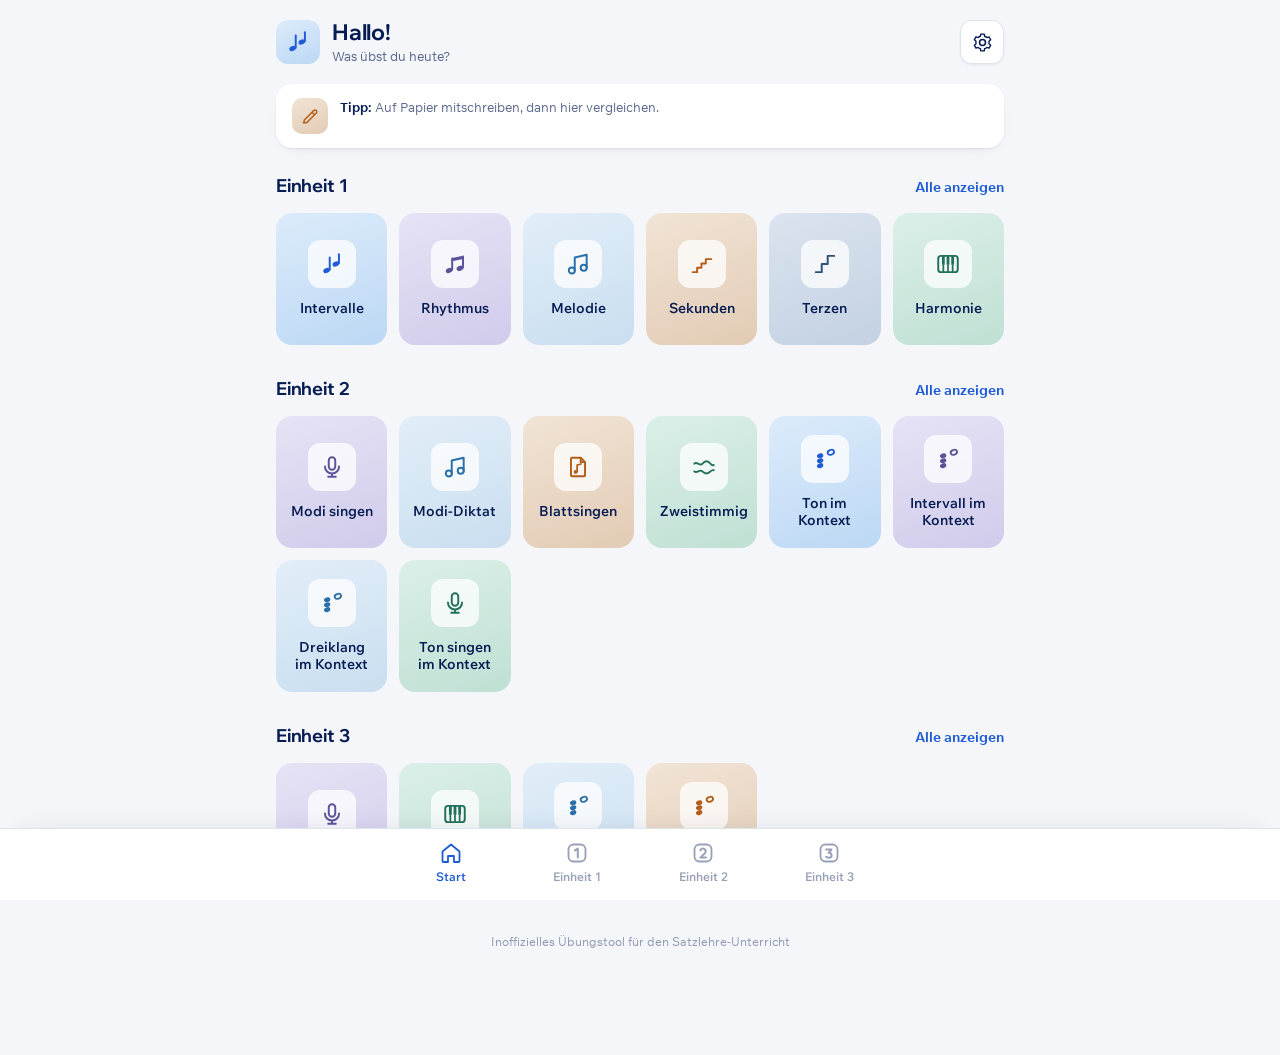
==== commit 0ab3c359: "Einheit 3, instruments, Anfangstöne picture, no usage counting - Einheit 3: Audiation (Folge and end" ====
--- a/docs/index.html
+++ b/docs/index.html
@@ -3,7 +3,7 @@
 <head>
 <meta charset="utf-8">
 <meta name="viewport" content="width=device-width, initial-scale=1, viewport-fit=cover">
-<meta name="description" content="Gehörbildung für den Satzlehre-Unterricht. Einheit 1: Intervalle, Rhythmus- und Melodiediktat in 6/8, Diktat im Flug, Harmoniefolgen. Einheit 2: Modi singen und schreiben, Blattsingen, zweistimmiges Diktat, Hören im Kontext.">
+<meta name="description" content="Gehörbildung für den Satzlehre-Unterricht. Einheit 1: Intervalle, Rhythmus- und Melodiediktat in 6/8, Diktat im Flug, Harmoniefolgen. Einheit 2: Modi singen und schreiben, Blattsingen, zweistimmiges Diktat, Hören im Kontext. Einheit 3: Audiation, Lagen, Basston von Drei- und Septakkorden.">
 <meta name="theme-color" content="#eceef2" media="(prefers-color-scheme: light)">
 <meta name="theme-color" content="#0e1117" media="(prefers-color-scheme: dark)">
 <link rel="manifest" href="manifest.webmanifest">
@@ -203,7 +203,7 @@
 /* ---------- one exercise screen ---------- */
 .panel { display: grid; grid-template-columns: minmax(0, 1fr); padding-top: 8px; min-width: 0; }
 .panel > * { min-width: 0; }
-.info { display: flex; flex-wrap: wrap; gap: 8px; margin-top: 12px; }
+.info { display: flex; flex-wrap: wrap; align-items: flex-start; gap: 8px; margin-top: 12px; }
 .info:empty { display: none; }
 .opts { display: flex; flex-wrap: wrap; justify-content: space-between; gap: 10px 16px; margin-top: 12px; }
 .opts:empty { display: none; }
@@ -242,6 +242,38 @@
 .chip-sound .ico { color: var(--accent); }
 .chip.chip-first { background: var(--accent); color: var(--accent-ink); box-shadow: none; font-size: 14px; }
 .chip.chip-first .ico { color: var(--accent-ink); }
+.chip.chip-mini { flex-direction: column; align-items: stretch; gap: 2px; padding: 6px 10px 4px; border-radius: 14px; }
+.chip-mini-lbl { display: inline-flex; align-items: center; justify-content: space-between; gap: 6px; }
+.mini-grand { display: block; color: var(--ink); }
+.mini-grand svg { display: block; }
+/* legal page */
+.btn.armed { color: var(--bad); box-shadow: inset 0 0 0 1.5px var(--bad); }
+.legal h4 { margin: 18px 0 6px; font: 700 17px var(--font-display); }
+.legal h4:first-child { margin-top: 0; }
+.legal h5 { margin: 14px 0 4px; font: 700 14px var(--font-body); }
+.legal p { margin: 0 0 6px; line-height: 1.5; }
+.legal a { color: var(--accent); }
+.legal mark { background: var(--warn); color: #000; border-radius: 4px; padding: 0 4px; }
+/* Einheit 3 */
+.btn-action.btn-wide { grid-column: 1 / -1; }
+@media (max-width: 520px) {
+  .opts .len.aud-steps { flex-direction: column; align-items: stretch; gap: 6px; }
+  .aud-steps .seg { display: grid; grid-template-columns: 1fr 1fr; }
+}
+.aud-prompt { text-align: center; font: 700 22px var(--font-display); color: var(--ink-2); padding: 4px 0 2px; }
+.aud-prompt.sing { color: var(--accent); }
+.aud-count { font-variant-numeric: tabular-nums; color: var(--ink-3); font-weight: 600; }
+.chip.chip-key { min-height: 42px; padding: 0 16px; font-size: 17px; background: var(--accent-soft); color: var(--accent); box-shadow: none; }
+.bs-choices { display: grid; gap: 8px; grid-template-columns: repeat(3, 1fr); }
+.bs-choices.bs-4 { grid-template-columns: repeat(4, 1fr); }
+@media (max-width: 520px) { .bs-choices.bs-4 { grid-template-columns: repeat(2, 1fr); } }
+.bs-b { display: flex; flex-direction: column; align-items: center; gap: 2px; padding: 10px 6px; border-radius: 14px; border: 0; cursor: pointer;
+  background: var(--soft); color: var(--ink); font: 700 15px var(--font-body); box-shadow: inset 0 0 0 1px var(--rule); }
+.bs-b .bs-f { display: flex; flex-direction: column; align-items: center; font: 700 15px/1.05 var(--font-display); color: var(--ink-2); }
+.bs-b:not(:disabled):hover { box-shadow: inset 0 0 0 1.5px var(--accent); }
+.bs-b:disabled { cursor: default; opacity: .75; }
+.bs-b.q-ok { background: var(--ok); color: #fff; opacity: 1; } .bs-b.q-ok .bs-f { color: #fff; }
+.bs-b.q-bad { background: var(--bad); color: #fff; opacity: 1; } .bs-b.q-bad .bs-f { color: #fff; }
 .score-svg .ph-plus.ph-first { font: 700 15px var(--font-display); fill: var(--accent); }
 .chip-sound:hover { box-shadow: 0 1px 2px var(--shadow), inset 0 0 0 1.5px var(--accent); }
 .chip-sound:active { transform: scale(.97); }
@@ -537,6 +569,9 @@
 <script src="js/ex-two.js"></script>
 <script src="js/ex-context.js"></script>
 <script src="js/ex-ctxsing.js"></script>
+<script src="js/legal.js"></script>
+<script src="js/ex-chords.js"></script>
+<script src="js/ex-audiation.js"></script>
 <script src="js/app.js"></script>
 <script>if ('serviceWorker' in navigator && location.protocol.startsWith('http')) {const had = !!navigator.serviceWorker.controller;navigator.serviceWorker.addEventListener('controllerchange', () => { if (had) location.reload(); });navigator.serviceWorker.register('sw.js').then(reg => {document.addEventListener('visibilitychange', () => { if (document.visibilityState === 'visible') reg.update().catch(() => {}); });setInterval(() => reg.update().catch(() => {}), 15 * 60 * 1000); }).catch(() => {}); }</script>
 </body>
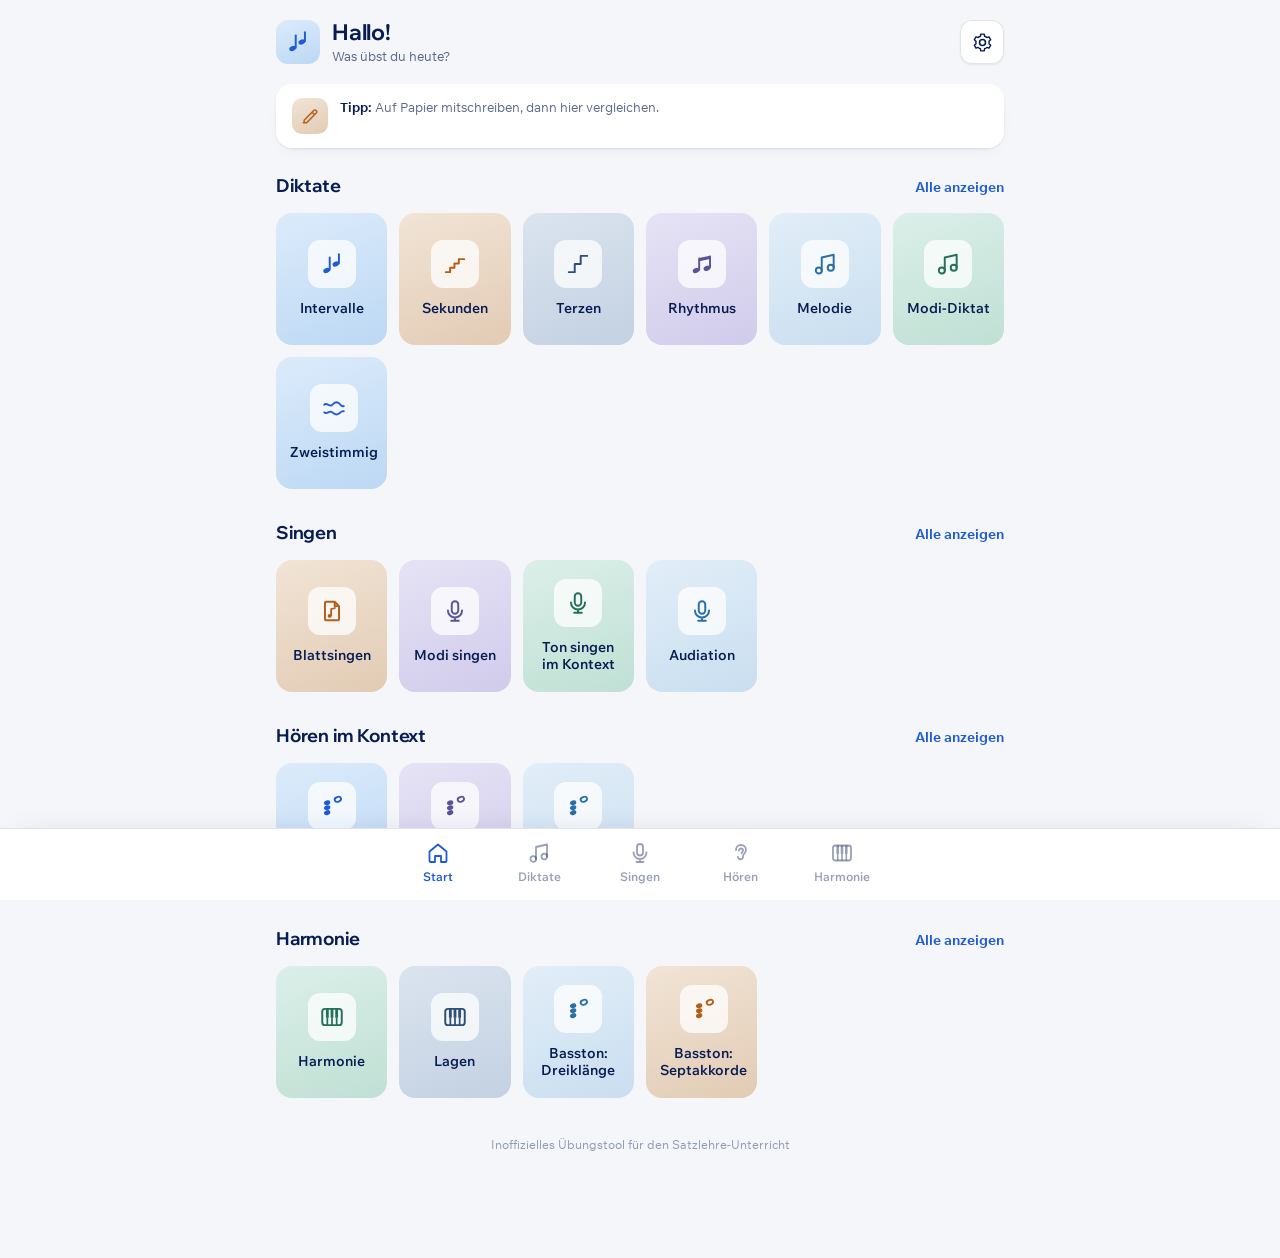
==== commit e1c89b4d: "Group exercises by kind instead of Einheit 1/2/3 - Four sections, each with its own page and a butto" ====
--- a/docs/index.html
+++ b/docs/index.html
@@ -3,7 +3,7 @@
 <head>
 <meta charset="utf-8">
 <meta name="viewport" content="width=device-width, initial-scale=1, viewport-fit=cover">
-<meta name="description" content="Gehörbildung für den Satzlehre-Unterricht. Einheit 1: Intervalle, Rhythmus- und Melodiediktat in 6/8, Diktat im Flug, Harmoniefolgen. Einheit 2: Modi singen und schreiben, Blattsingen, zweistimmiges Diktat, Hören im Kontext. Einheit 3: Audiation, Lagen, Basston von Drei- und Septakkorden.">
+<meta name="description" content="Gehörbildung für den Satzlehre-Unterricht. Diktate: Intervalle, Diktat im Flug, Rhythmus und Melodie in 6/8, Modi, zweistimmig. Singen: Blattsingen, Modi, Ton im Kontext, Audiation. Hören im Kontext: Ton, Intervall, Dreiklang. Harmonie: Harmoniefolgen, Lagen, Basston von Drei- und Septakkorden.">
 <meta name="theme-color" content="#eceef2" media="(prefers-color-scheme: light)">
 <meta name="theme-color" content="#0e1117" media="(prefers-color-scheme: dark)">
 <link rel="manifest" href="manifest.webmanifest">
@@ -254,7 +254,7 @@
 .legal p { margin: 0 0 6px; line-height: 1.5; }
 .legal a { color: var(--accent); }
 .legal mark { background: var(--warn); color: #000; border-radius: 4px; padding: 0 4px; }
-/* Einheit 3 */
+/* Audiation, Lagen, Basston */
 .btn-action.btn-wide { grid-column: 1 / -1; }
 @media (max-width: 520px) {
   .opts .len.aud-steps { flex-direction: column; align-items: stretch; gap: 6px; }
@@ -442,7 +442,7 @@
 .rcard.qa-ok { box-shadow: 0 0 0 2px var(--ok); background: var(--ok-soft); opacity: 1; }
 .rcard.qa-bad { box-shadow: 0 0 0 2px var(--bad); background: var(--bad-soft); }
 
-/* ---------- Einheit 2 ---------- */
+/* ---------- modes, singing, two voices, context ---------- */
 .tile > span:last-child { padding: 0 8px; line-height: 1.25; text-align: center; }
 .unit-intro { margin: 8px 0 16px; color: var(--ink-2); font-size: var(--t-small); line-height: 1.5; max-width: 64ch; }
 .sec-h .linkish { font-size: 14px; }
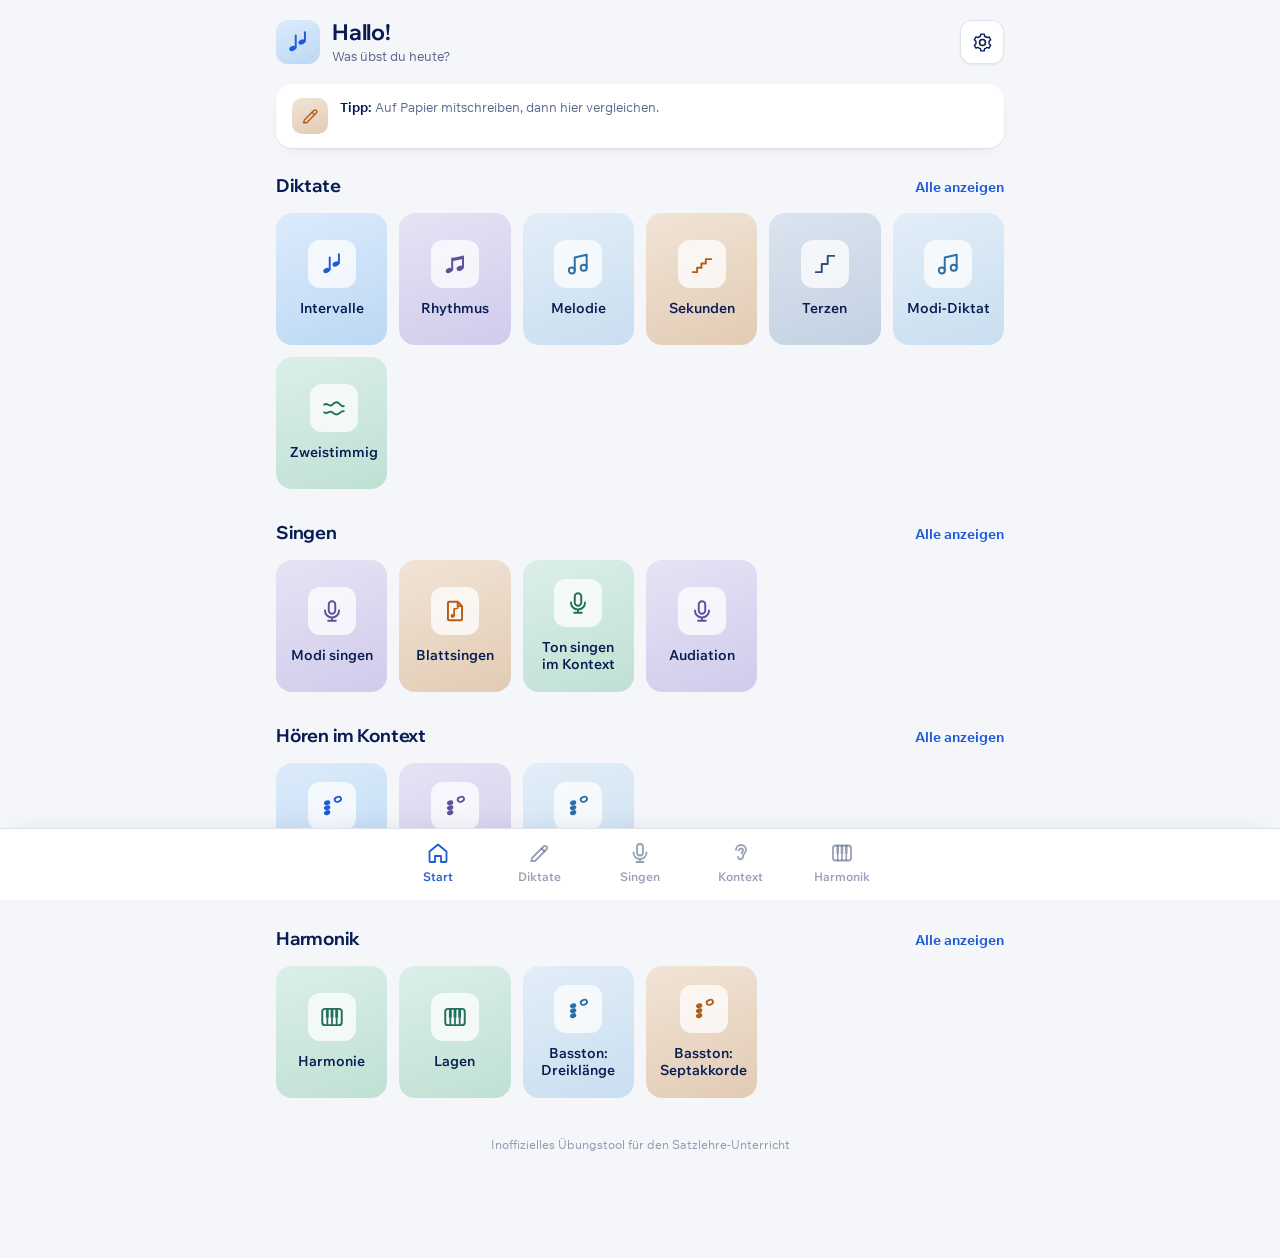
==== commit 6dee35b6: "Sort exercises by content instead of Einheit: Diktate, Singen, Hören im Kontext, Harmonik Co-Authore" ====
--- a/docs/index.html
+++ b/docs/index.html
@@ -3,7 +3,7 @@
 <head>
 <meta charset="utf-8">
 <meta name="viewport" content="width=device-width, initial-scale=1, viewport-fit=cover">
-<meta name="description" content="Gehörbildung für den Satzlehre-Unterricht. Diktate: Intervalle, Diktat im Flug, Rhythmus und Melodie in 6/8, Modi, zweistimmig. Singen: Blattsingen, Modi, Ton im Kontext, Audiation. Hören im Kontext: Ton, Intervall, Dreiklang. Harmonie: Harmoniefolgen, Lagen, Basston von Drei- und Septakkorden.">
+<meta name="description" content="Gehörbildung für den Satzlehre-Unterricht. Diktate: Intervalle, Rhythmus und Melodie in 6/8, Diktat im Flug, Modi, zweistimmig. Singen: Modi, Blattsingen, Ton im Kontext, Audiation. Hören im Kontext: Ton, Intervall, Dreiklang. Harmonik: Harmoniefolgen, Lagen, Basston von Drei- und Septakkorden.">
 <meta name="theme-color" content="#eceef2" media="(prefers-color-scheme: light)">
 <meta name="theme-color" content="#0e1117" media="(prefers-color-scheme: dark)">
 <link rel="manifest" href="manifest.webmanifest">
@@ -254,7 +254,7 @@
 .legal p { margin: 0 0 6px; line-height: 1.5; }
 .legal a { color: var(--accent); }
 .legal mark { background: var(--warn); color: #000; border-radius: 4px; padding: 0 4px; }
-/* Audiation, Lagen, Basston */
+/* Einheit 3 */
 .btn-action.btn-wide { grid-column: 1 / -1; }
 @media (max-width: 520px) {
   .opts .len.aud-steps { flex-direction: column; align-items: stretch; gap: 6px; }
@@ -442,7 +442,7 @@
 .rcard.qa-ok { box-shadow: 0 0 0 2px var(--ok); background: var(--ok-soft); opacity: 1; }
 .rcard.qa-bad { box-shadow: 0 0 0 2px var(--bad); background: var(--bad-soft); }
 
-/* ---------- modes, singing, two voices, context ---------- */
+/* ---------- Einheit 2 ---------- */
 .tile > span:last-child { padding: 0 8px; line-height: 1.25; text-align: center; }
 .unit-intro { margin: 8px 0 16px; color: var(--ink-2); font-size: var(--t-small); line-height: 1.5; max-width: 64ch; }
 .sec-h .linkish { font-size: 14px; }
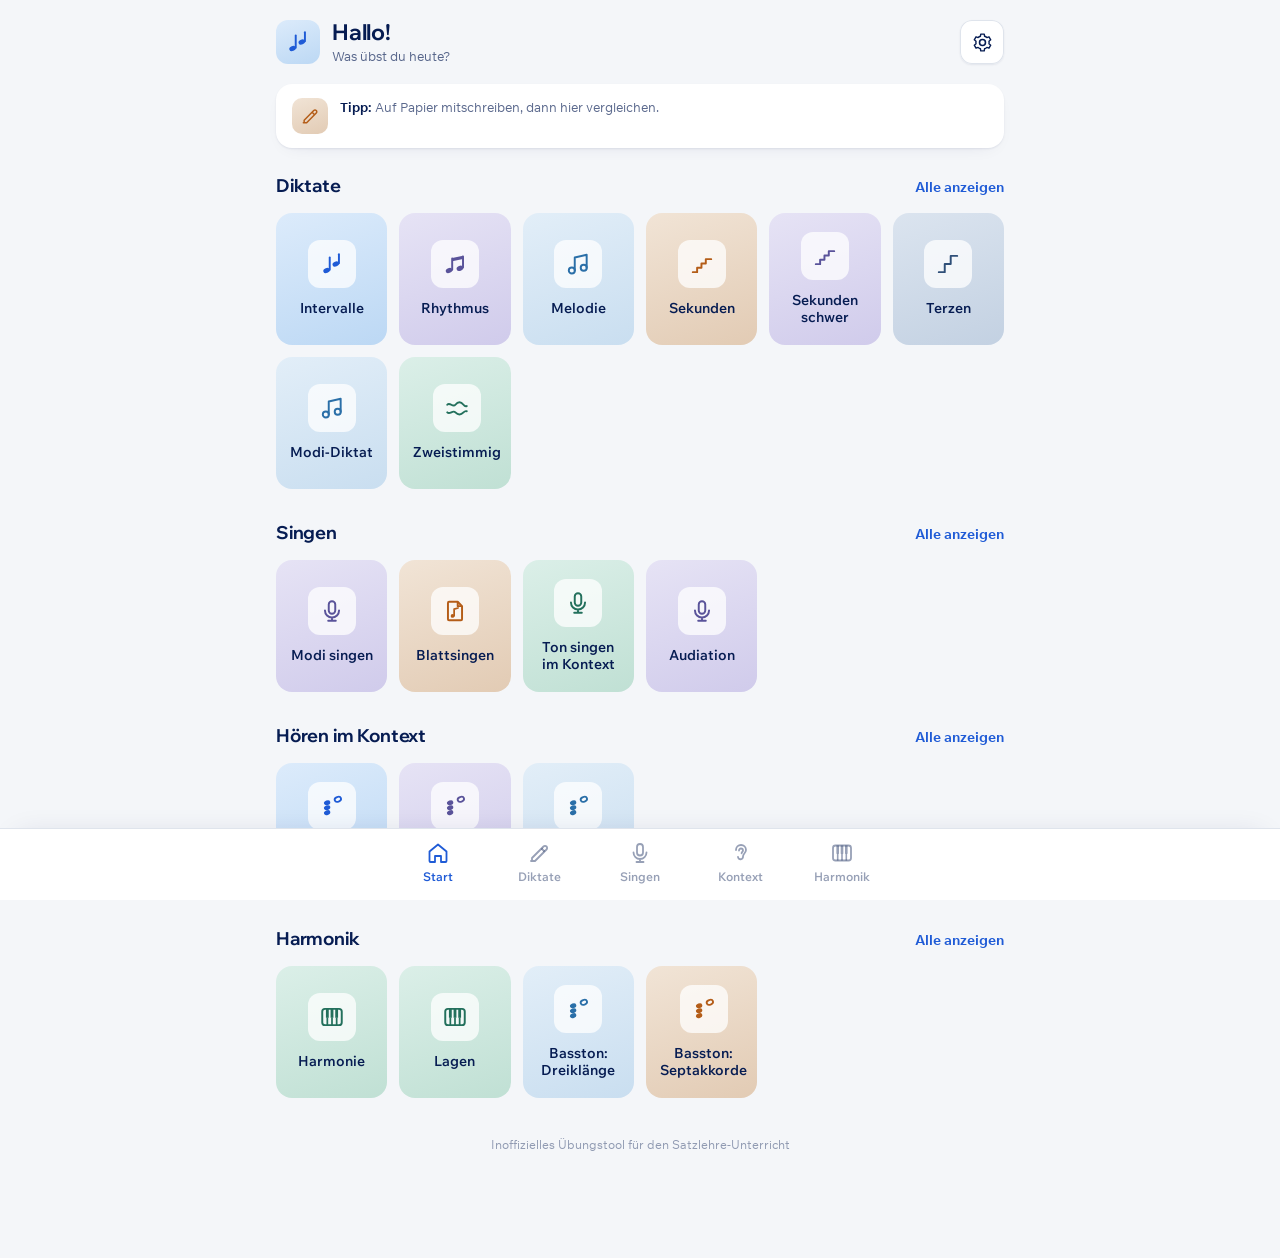
==== commit aa051264: "README and page description: sections by content, Sekunden (schwer) Co-Authored-By: Claude Opus 5.5 " ====
--- a/docs/index.html
+++ b/docs/index.html
@@ -3,7 +3,7 @@
 <head>
 <meta charset="utf-8">
 <meta name="viewport" content="width=device-width, initial-scale=1, viewport-fit=cover">
-<meta name="description" content="Gehörbildung für den Satzlehre-Unterricht. Diktate: Intervalle, Rhythmus und Melodie in 6/8, Diktat im Flug, Modi, zweistimmig. Singen: Modi, Blattsingen, Ton im Kontext, Audiation. Hören im Kontext: Ton, Intervall, Dreiklang. Harmonik: Harmoniefolgen, Lagen, Basston von Drei- und Septakkorden.">
+<meta name="description" content="Gehörbildung für den Satzlehre-Unterricht. Diktate: Intervalle, Rhythmus und Melodie in 6/8, Diktat im Flug (auch schwer, oktavversetzt), Modi, zweistimmig. Singen: Modi, Blattsingen, Ton im Kontext, Audiation. Hören im Kontext: Ton, Intervall, Dreiklang. Harmonik: Harmoniefolgen, Lagen, Basston von Drei- und Septakkorden.">
 <meta name="theme-color" content="#eceef2" media="(prefers-color-scheme: light)">
 <meta name="theme-color" content="#0e1117" media="(prefers-color-scheme: dark)">
 <link rel="manifest" href="manifest.webmanifest">
